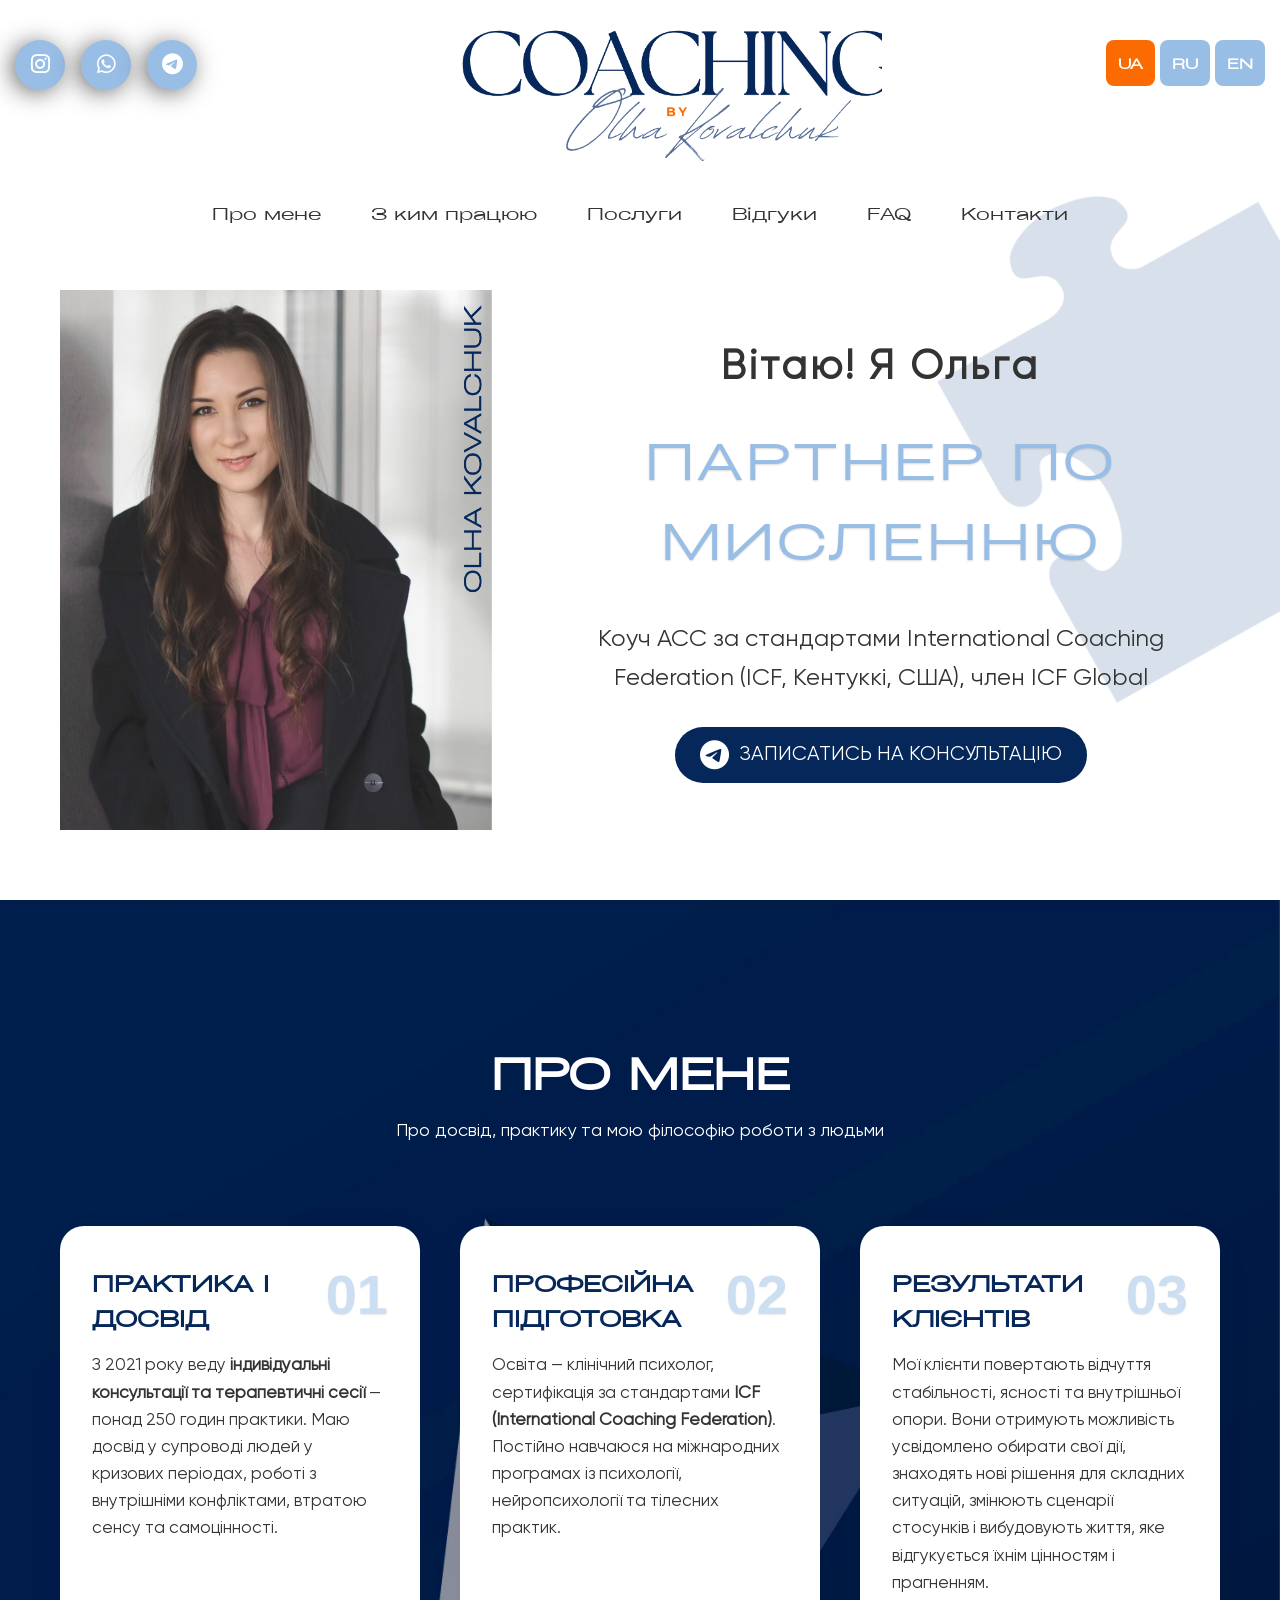
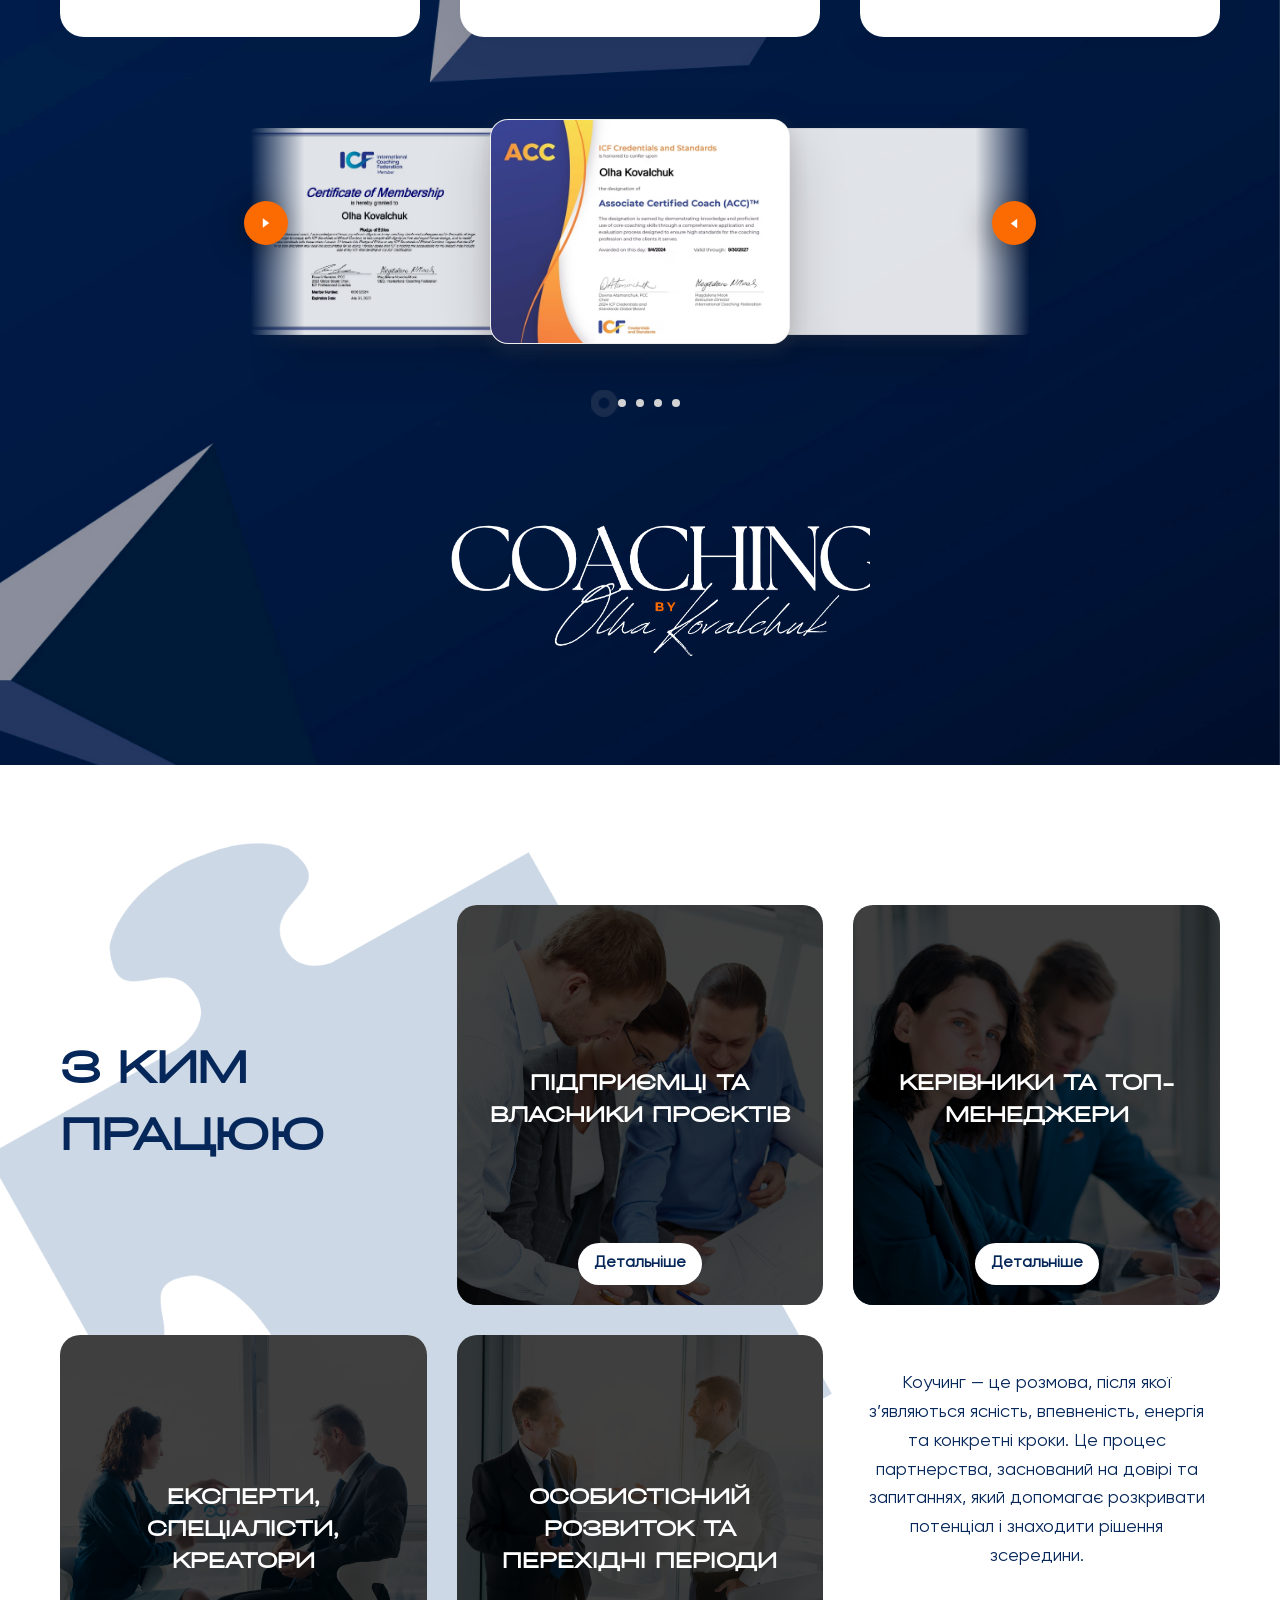
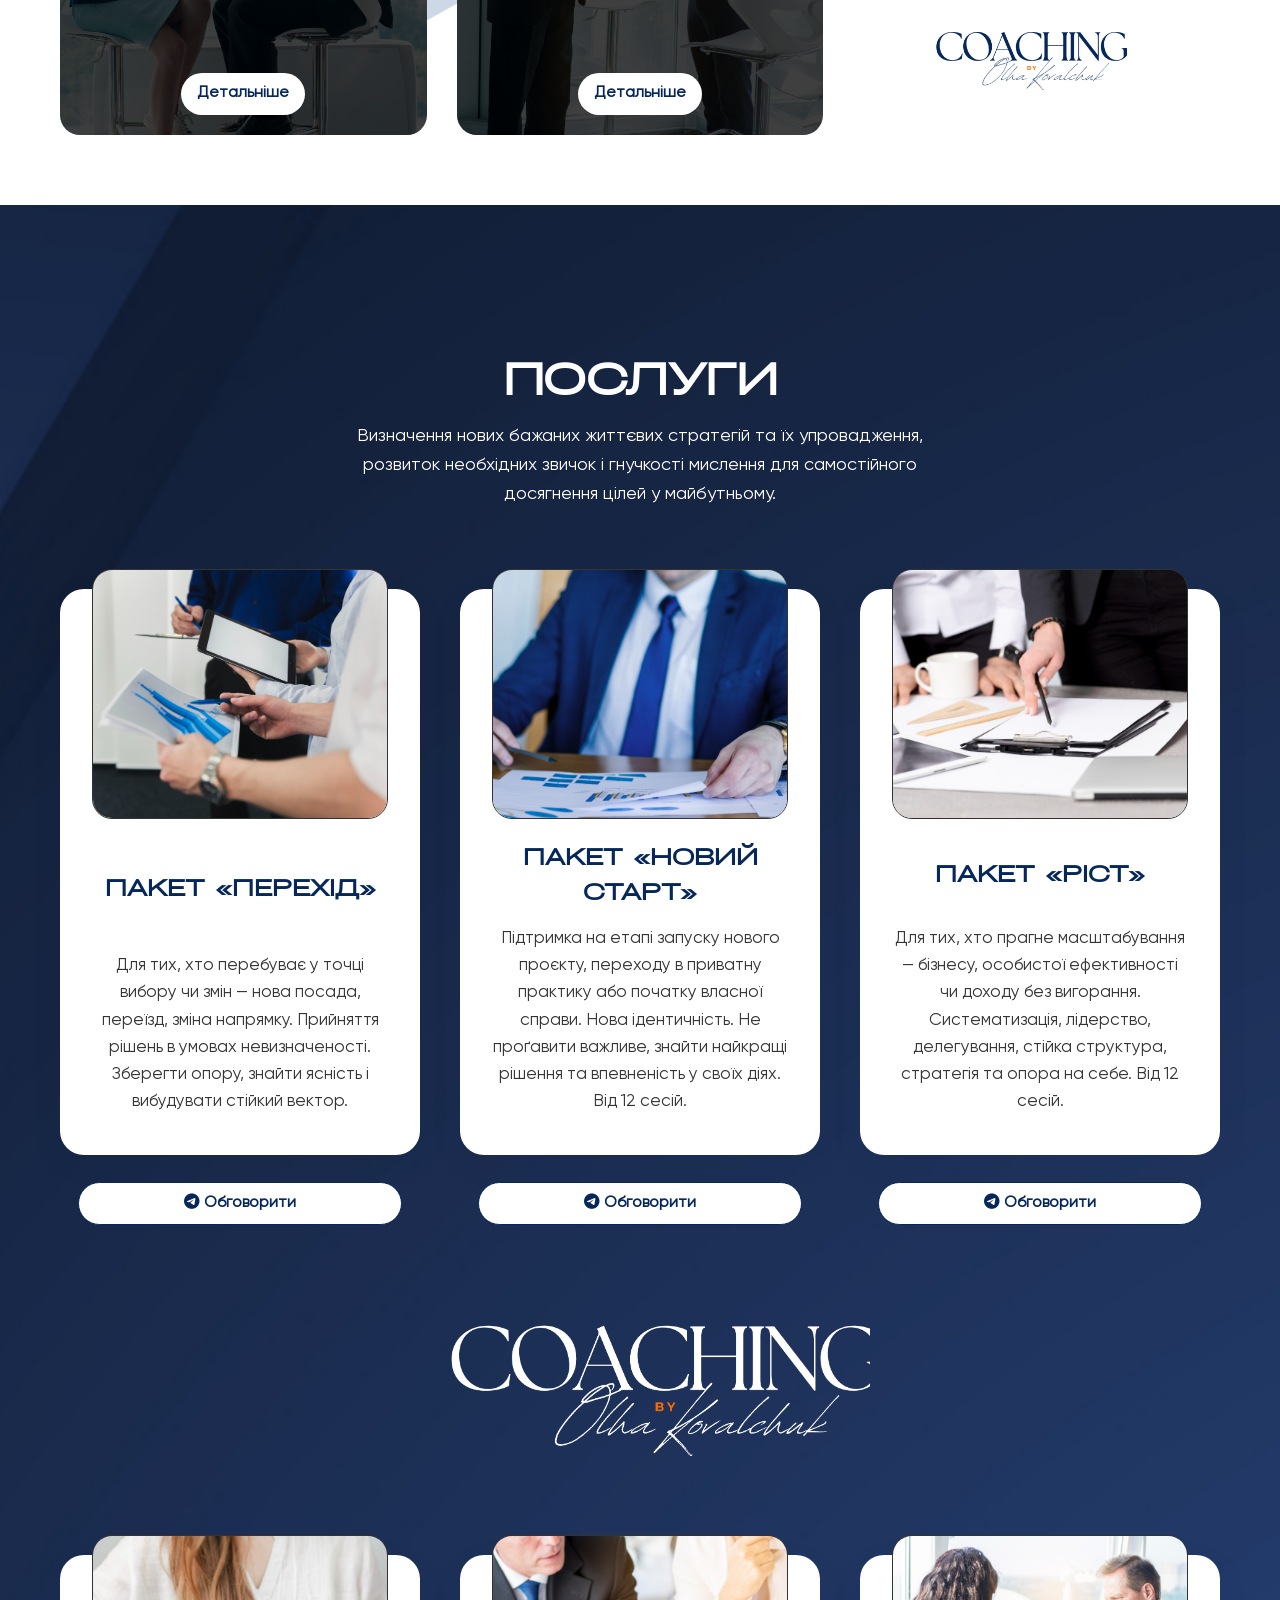
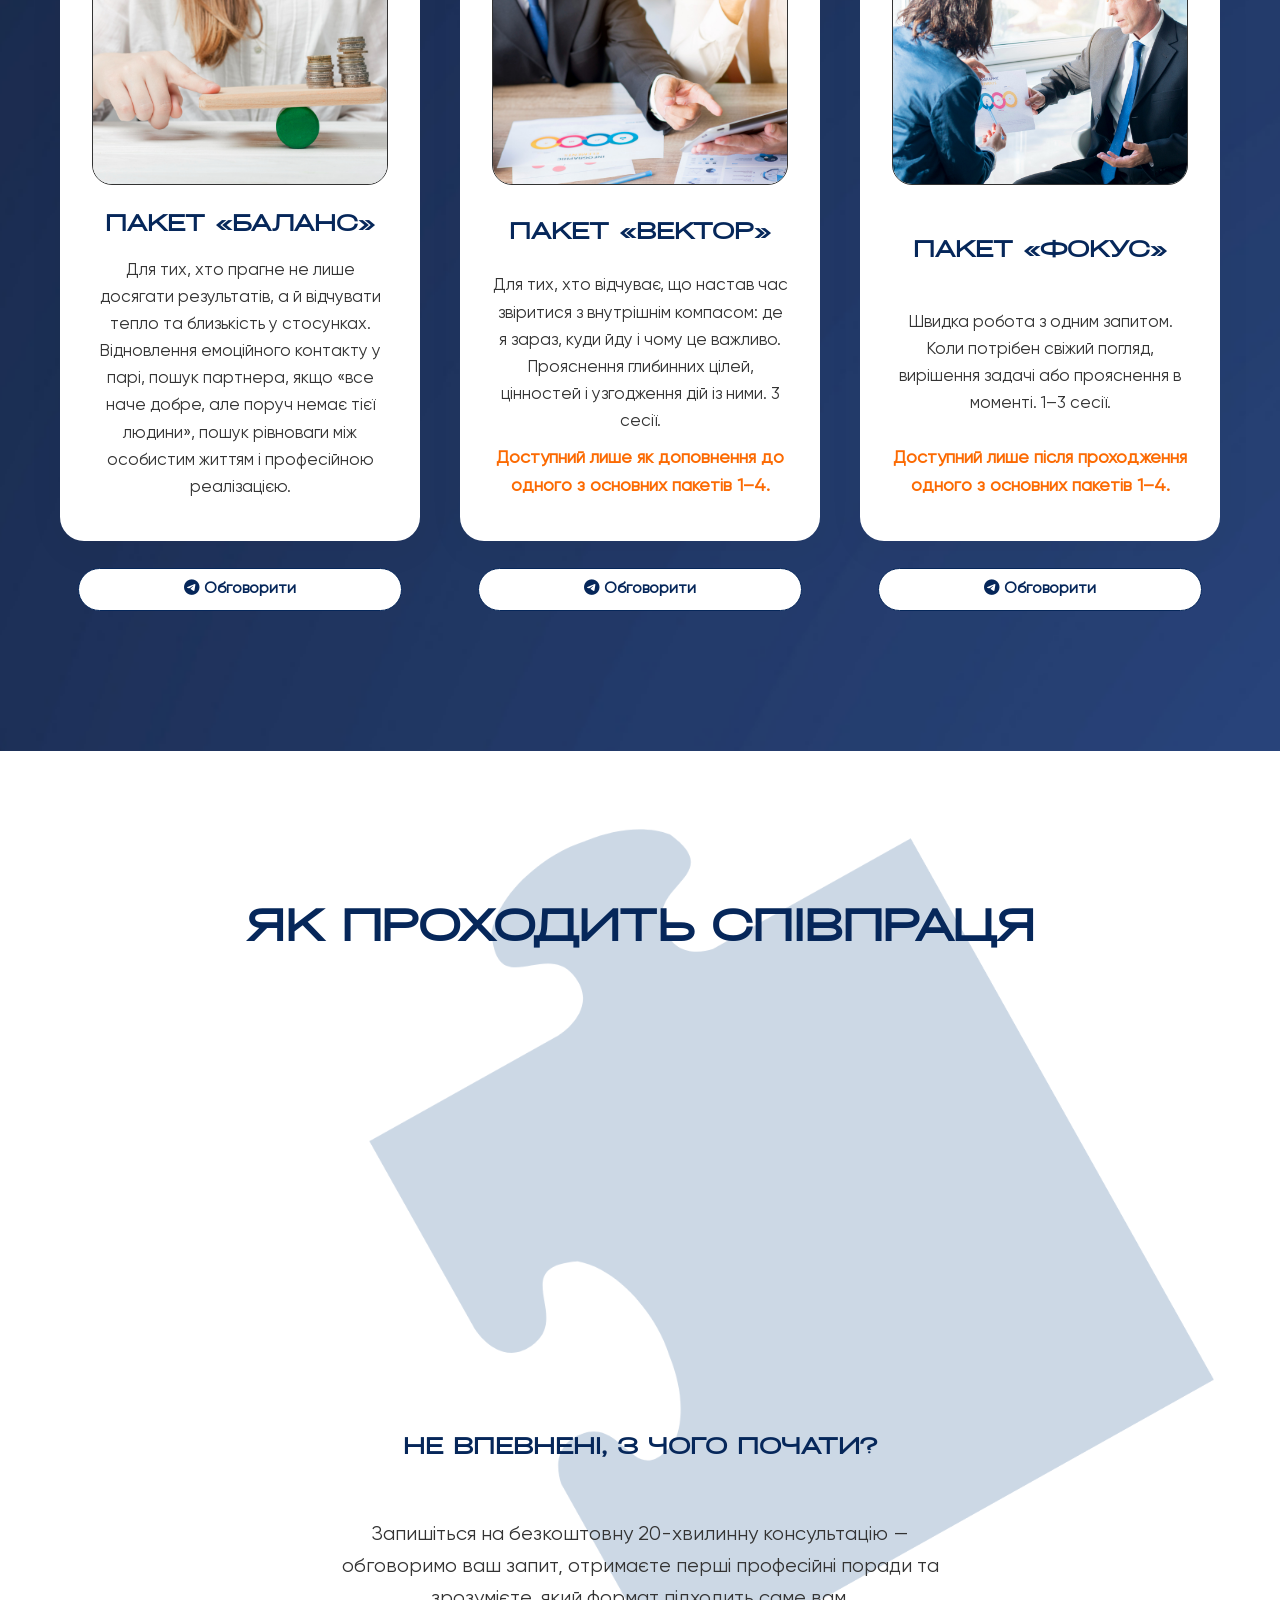
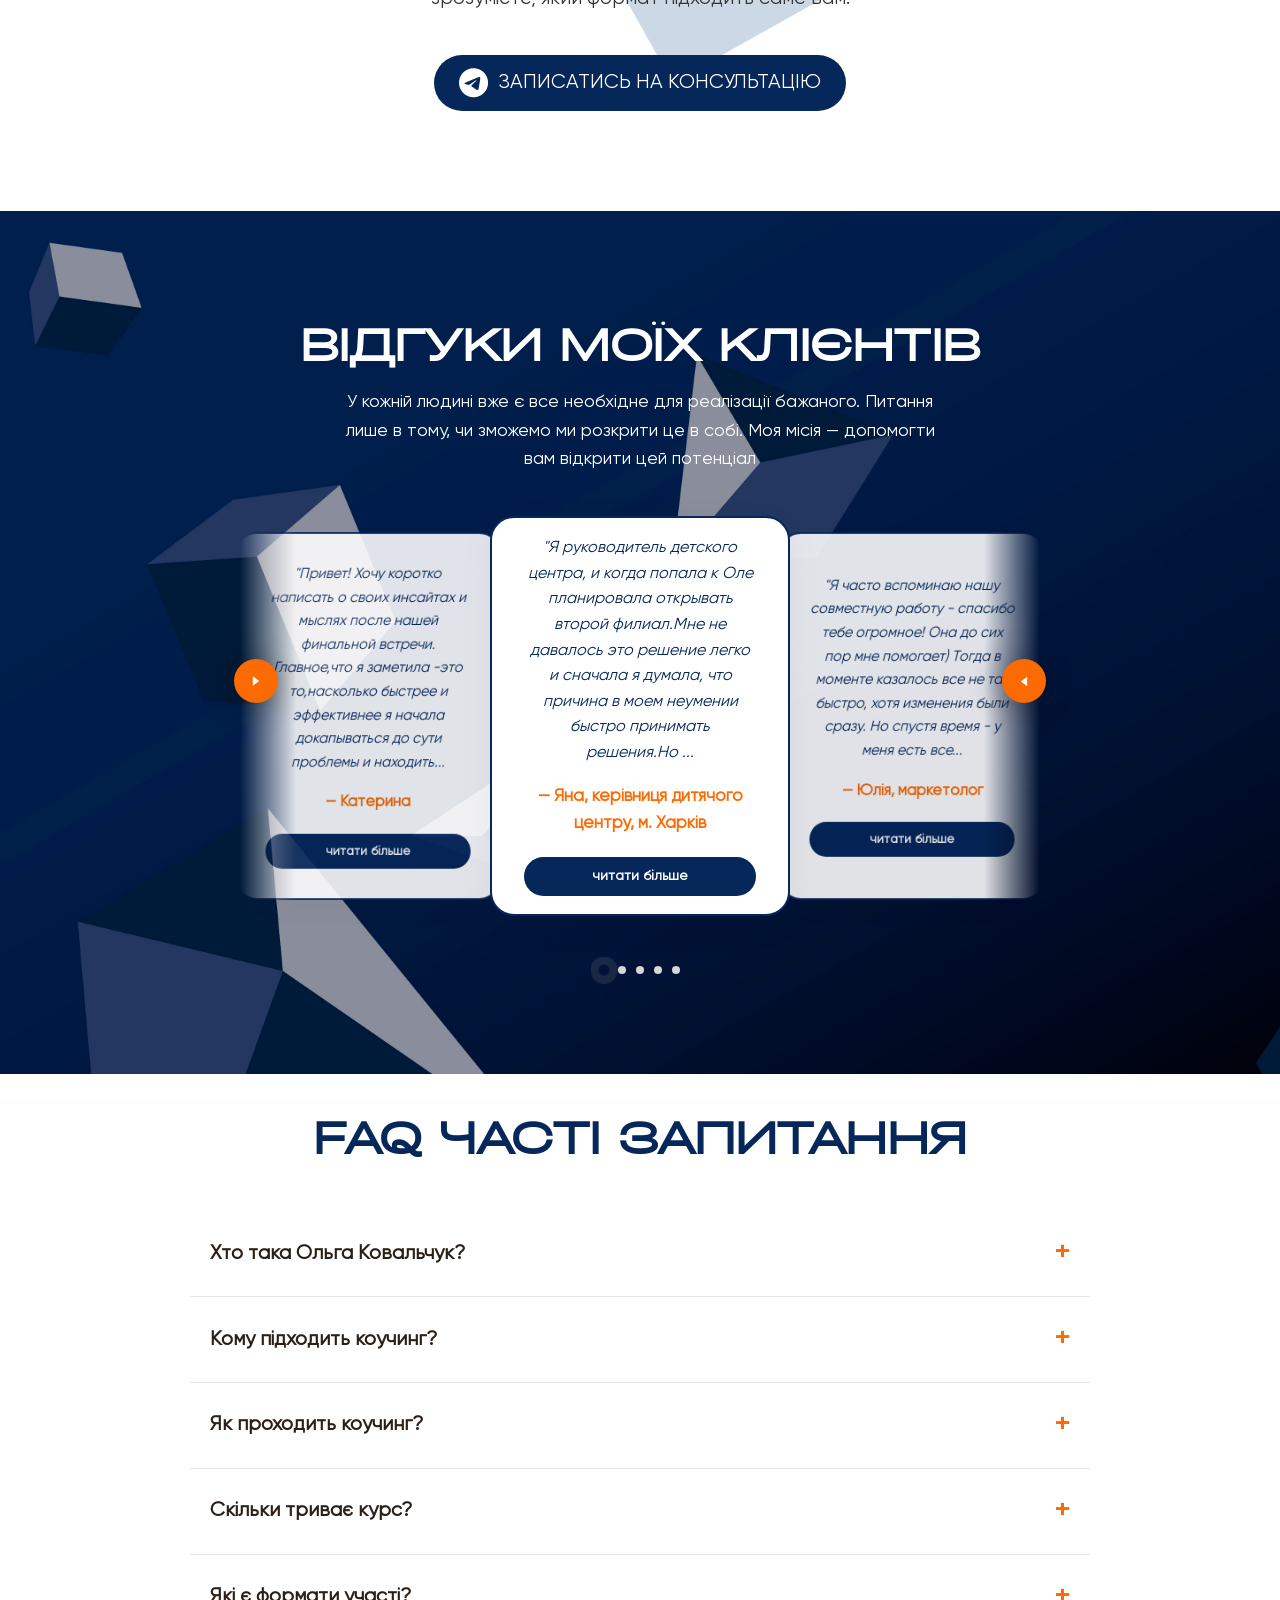
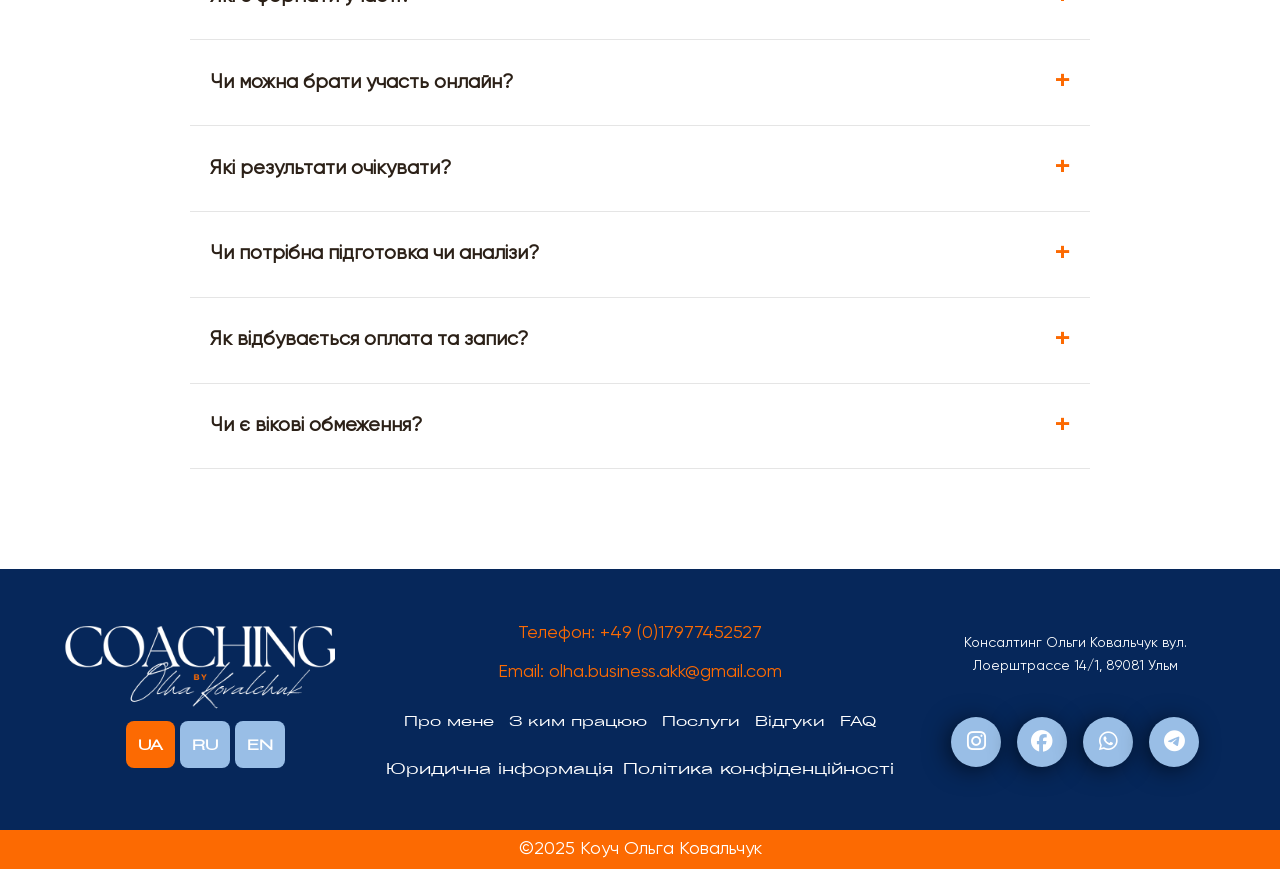
==== index.html @ 4828273f "Add files via upload" ====
<!DOCTYPE html>
<html lang="uk">
  <head>
    <meta charset="UTF-8" />
    <meta name="viewport" content="width=device-width, initial-scale=1.0" />
    <title>Ольга Ковальчук | Коуч ICF</title>
    <link
      rel="stylesheet"
      href="https://cdnjs.cloudflare.com/ajax/libs/font-awesome/6.4.2/css/all.min.css"
    />
    <link rel="stylesheet" href="style.css" />
    <link rel="preconnect" href="https://fonts.googleapis.com" />
    <link rel="preconnect" href="https://fonts.gstatic.com" crossorigin />
  </head>
  <body>
    <header class="header">
      <div class="header-container">
        <div class="header__top">
          <div class="social mobile">
            <a
              href="https://www.instagram.com/coach_olhakovalchuk"
              target="_blank"
            >
              <i class="fa-brands fa-instagram"></i>
            </a>
            <a href="https://wa.me/+4917677452527" target="_blank">
              <i class="fa-brands fa-whatsapp"></i>
            </a>
            <a href="https://t.me/+4917677452527" target="_blank">
              <i class="fa-brands fa-telegram"></i>
            </a>
          </div>
          <a href="index.html" class="logo">
            <img
              src="images/OLGAKOVALCHUK.png"
              alt="Ольга Ковальчук | Коуч ICF"
            />
          </a>
          <div class="lang-switcher mobile">
            <a href="index-ua.html" class="lang-btn active">UA</a>
            <a href="index-ru.html" class="lang-btn">RU</a>
            <a href="index-en.html" class="lang-btn">EN</a>
          </div>
          <div class="burger" id="burger">
            <span></span>
            <span></span>
            <span></span>
          </div>
        </div>

        <nav class="nav">
          <div class="lang-switcher mobile">
            <a href="index-ua.html" class="lang-btn active">UA</a>
            <a href="index-ru.html" class="lang-btn">RU</a>
            <a href="index-en.html" class="lang-btn">EN</a>
          </div>
          <ul class="nav-list">
            <li><a href="#experience">Про мене</a></li>
            <li><a href="#clients">З ким працюю</a></li>
            <li><a href="#services">Послуги</a></li>
            <li><a href="#reviews">Відгуки</a></li>
            <li><a href="#faq">FAQ</a></li>
            <li><a href="#contacts">Контакти</a></li>
          </ul>
          <div class="social mobile">
            <a
              href="https://www.instagram.com/coach_olhakovalchuk"
              target="_blank"
            >
              <i class="fa-brands fa-instagram"></i>
            </a>
            <a href="https://wa.me/+4917677452527" target="_blank">
              <i class="fa-brands fa-whatsapp"></i>
            </a>
            <a href="https://t.me/+4917677452527" target="_blank">
              <i class="fa-brands fa-telegram"></i>
            </a>
          </div>
        </nav>
      </div>
      <div id="hero" class="hero container">
        <img src="images/1.png" alt="" />
        <div class="hero-container">
          <h1 class="hero__title">
            Вітаю! Я Ольга <span>партнер по мисленню</span>
          </h1>
          <p class="hero__text">
            Коуч ACC за стандартами International Coaching Federation (ICF,
            Кентуккі, США), член ICF Global
          </p>
          <a href="#join" class="btn">
            <i class="fa-brands fa-telegram"></i> Записатись на консультацію
          </a>
        </div>
      </div>
    </header>

    <section class="experience" id="experience">
      <div class="exp-bg"></div>
      <div class="container">
        <div class="exp-header">
          <h2>Про мене</h2>
          <p>Про досвід, практику та мою філософію роботи з людьми</p>
        </div>

        <div class="exp-grid">
          <div class="exp-card">
            <span class="exp-num">01</span>
            <h3>Практика і досвід</h3>
            <p>
              З 2021 року веду
              <b>індивідуальні консультації та терапевтичні сесії</b> — понад
              250 годин практики. Маю досвід у супроводі людей у кризових
              періодах, роботі з внутрішніми конфліктами, втратою сенсу та
              самоцінності.
            </p>
          </div>

          <div class="exp-card">
            <span class="exp-num">02</span>
            <h3>Професійна підготовка</h3>

            <p>
              Освіта — клінічний психолог, сертифікація за стандартами
              <b>ICF (International Coaching Federation)</b>. Постійно навчаюся
              на міжнародних програмах із психології, нейропсихології та
              тілесних практик.
            </p>
          </div>

          <div class="exp-card">
            <span class="exp-num">03</span>
            <h3>Результати клієнтів</h3>
            <p>
              Мої клієнти повертають відчуття стабільності, ясності та
              внутрішньої опори. Вони отримують можливість усвідомлено обирати
              свої дії, знаходять нові рішення для складних ситуацій, змінюють
              сценарії стосунків і вибудовують життя, яке відгукується їхнім
              цінностям і прагненням.
            </p>
          </div>
        </div>
        <div id="certificates" class="certs">
          <div class="certs-carousel" aria-label="Карусель сертифікатів">
            <button class="certs-btn prev" aria-label="Попередній"></button>

            <div class="certs-viewport">
              <ul class="certs-track" aria-live="polite"></ul>
            </div>

            <button class="certs-btn next" aria-label="Наступний"></button>

            <div
              class="certs-dots"
              role="tablist"
              aria-label="Навігація по слайдах"
            ></div>
            <div class="certs-progress" aria-hidden="true"><span></span></div>
          </div>
        </div>
        <div class="logo">
          <img
            src="images/OLGAKOVALCHUK-w.png"
            alt="Ольга Ковальчук | Коуч ICF"
          />
        </div>
      </div>
    </section>

    <section id="clients" class="clients">
      <div class="container">
        <div class="clients-grid">
          <h2>З ким працюю</h2>
          <div
            class="client-card"
            style="background-image: url('images/1.jpg')"
          >
            <div class="client-overlay">
              <h3>Підприємці та власники проєктів</h3>
              <button
                class="client-btn"
                data-title="Підприємці та власники проєктів"
                data-desc="Коли важливо вийти з операційної рутини, побачити нові напрямки розвитку або перебудувати бізнес під нові цілі — ми працюємо над стратегією, фокусом і проривом. Допомагаємо знайти оптимальні рішення, підвищити ефективність та впевнено рухатися до зростання."
              >
                Детальніше
              </button>
            </div>
          </div>

          <div
            class="client-card"
            style="background-image: url('images/2.jpg')"
          >
            <div class="client-overlay">
              <h3>Керівники та топ-менеджери</h3>
              <button
                class="client-btn"
                data-title="Керівники та топ-менеджери"
                data-desc="Коли на вас покладені рішення, люди та відповідальність — разом вибудовуємо мислення лідера, виходимо з перевантаження та розвиваємо стійкість і ефективність."
              >
                Детальніше
              </button>
            </div>
          </div>

          <div
            class="client-card"
            style="background-image: url('images/3.jpg')"
          >
            <div class="client-overlay">
              <h3>Експерти, спеціалісти, креатори</h3>
              <button
                class="client-btn"
                data-title="Експерти, спеціалісти, креатори"
                data-desc="Коли важливо зібрати фокус і впевненість та перетворити свої ідеї на реальний проєкт, я допомагаю структурувати думки, визначити пріоритети та кроки до реалізації. Разом ми формуємо чіткий план дій, щоб ваші ідеї стали конкретними результатами, а процес створення проєкту став зрозумілим і контрольованим."
              >
                Детальніше
              </button>
            </div>
          </div>
          <div
            class="client-card"
            style="background-image: url('images/4.jpg')"
          >
            <div class="client-overlay">
              <h3>Особистісний розвиток та перехідні періоди</h3>
              <button
                class="client-btn"
                data-title="Особистісний розвиток та перехідні періоди"
                data-desc="Коли життя змінюється — переїзд, нова роль, зміна фокусу — я допомагаю зберегти внутрішню опору, адаптуватися без втрати себе та впевнено рухатися вперед. Разом ми знаходимо баланс і створюємо стратегію, яка дозволяє легко входити в нові обставини та впевнено крокувати до мети."
              >
                Детальніше
              </button>
            </div>
          </div>
          <div class="card">
            <p>
              Коучинг — це розмова, після якої з’являються ясність, впевненість,
              енергія та конкретні кроки. Це процес партнерства, заснований на
              довірі та запитаннях, який допомагає розкривати потенціал і
              знаходити рішення зсередини.
            </p>
            <div class="logo">
              <img
                src="images/OLGAKOVALCHUK.png"
                alt="Ольга Ковальчук | Коуч ICF"
              />
            </div>
          </div>
        </div>
      </div>

      <!-- Модальне вікно -->
      <div class="modal" id="clientModal">
        <div class="modal-content">
          <span class="modal-close">&times;</span>
          <h3 id="modalTitle"></h3>
          <p id="modalText"></p>
          <a href="#join" class="btn">
            <i class="fa-brands fa-telegram"></i> Записатись на консультацію
          </a>
        </div>
      </div>
    </section>

    <section class="experience services" id="services">
      <div class="exp-bg"></div>
      <div class="container">
        <div class="exp-header">
          <h2>Послуги</h2>
          <p>
            Визначення нових бажаних життєвих стратегій та їх упровадження,
            розвиток необхідних звичок і гнучкості мислення для самостійного
            досягнення цілей у майбутньому.
          </p>
        </div>

        <div class="exp-grid">
          <div class="exp-card">
            <img src="images/services/1.jpg" alt="Пакет «Перехід»" />
            <h3>Пакет «Перехід»</h3>

            <p>
              Для тих, хто перебуває у точці вибору чи змін — нова посада,
              переїзд, зміна напрямку. Прийняття рішень в умовах невизначеності.
              Зберегти опору, знайти ясність і вибудувати стійкий вектор.
            </p>
            <a href="#join" class="btn-small">
              <i class="fa-brands fa-telegram"></i> Обговорити
            </a>
          </div>

          <div class="exp-card">
            <img src="images/services/2.jpg" alt="Пакет «Новий старт»" />
            <h3>Пакет «Новий старт»</h3>

            <p>
              Підтримка на етапі запуску нового проєкту, переходу в приватну
              практику або початку власної справи. Нова ідентичність. Не
              проґавити важливе, знайти найкращі рішення та впевненість у своїх
              діях. Від 12 сесій.
            </p>
            <a href="#join" class="btn-small">
              <i class="fa-brands fa-telegram"></i> Обговорити
            </a>
          </div>

          <div class="exp-card">
            <img src="images/services/3.jpg" alt="Пакет «Ріст»" />
            <h3>Пакет «Ріст»</h3>

            <p>
              Для тих, хто прагне масштабування — бізнесу, особистої
              ефективності чи доходу без вигорання. Систематизація, лідерство,
              делегування, стійка структура, стратегія та опора на себе. Від 12
              сесій.
            </p>
            <a href="#join" class="btn-small">
              <i class="fa-brands fa-telegram"></i> Обговорити
            </a>
          </div>
        </div>
        <div class="logo">
          <img
            src="images/OLGAKOVALCHUK-w.png"
            alt="Ольга Ковальчук | Коуч ICF"
          />
        </div>
        <div class="exp-grid">
          <div class="exp-card">
            <img src="images/services/4.jpg" alt="Пакет «Баланс»" />
            <h3>Пакет «Баланс»</h3>

            <p>
              Для тих, хто прагне не лише досягати результатів, а й відчувати
              тепло та близькість у стосунках. Відновлення емоційного контакту у
              парі, пошук партнера, якщо «все наче добре, але поруч немає тієї
              людини», пошук рівноваги між особистим життям і професійною
              реалізацією.
            </p>
            <a href="#join" class="btn-small">
              <i class="fa-brands fa-telegram"></i> Обговорити
            </a>
          </div>

          <div class="exp-card">
            <img src="images/services/5.jpg" alt="Пакет «Вектор»" />
            <h3>Пакет «Вектор»</h3>

            <p>
              Для тих, хто відчуває, що настав час звіритися з внутрішнім
              компасом: де я зараз, куди йду і чому це важливо. Прояснення
              глибинних цілей, цінностей і узгодження дій із ними. 3 сесії.
            </p>
            <h4>
              Доступний лише як доповнення до одного з основних пакетів 1–4.
            </h4>
            <a href="#join" class="btn-small">
              <i class="fa-brands fa-telegram"></i> Обговорити
            </a>
          </div>

          <div class="exp-card">
            <img src="images/services/6.jpg" alt="Пакет «Фокус»" />
            <h3>Пакет «Фокус»</h3>

            <p>
              Швидка робота з одним запитом. Коли потрібен свіжий погляд,
              вирішення задачі або прояснення в моменті. 1–3 сесії.
            </p>
            <h4>
              Доступний лише після проходження одного з основних пакетів 1–4.
            </h4>
            <a href="#join" class="btn-small">
              <i class="fa-brands fa-telegram"></i> Обговорити
            </a>
          </div>
        </div>
      </div>
    </section>

    <section id="process" class="process">
      <div class="container">
        <h2>Як проходить співпраця</h2>
        <div class="process-grid">
          <div class="process-step" data-step="01">
            <div class="step-num">01</div>
            <div class="step-text">
              <h3>Знайомство, демо-сесія</h3>
              <p>Прояснення вашої мети та очікувань від коучингу.</p>
            </div>
          </div>

          <div class="process-step" data-step="02">
            <div class="step-num">02</div>
            <div class="step-text">
              <h3>Заключення контракту</h3>
              <p>Підписання офіційного договору та оплата.</p>
            </div>
          </div>

          <div class="process-step" data-step="03">
            <div class="step-num">03</div>
            <div class="step-text">
              <h3>Коуч-сесії</h3>
              <p>Сесії, що сприяють вашому руху до цілі.</p>
            </div>
          </div>

          <div class="process-step" data-step="04">
            <div class="step-num">04</div>
            <div class="step-text">
              <h3>Результат</h3>
              <p>Досягнення мети та новий рівень особистого розвитку.</p>
            </div>
          </div>
        </div>
        <h3>Не впевнені, з чого почати?</h3>
        <p>
          Запишіться на безкоштовну 20-хвилинну консультацію — обговоримо ваш
          запит, отримаєте перші професійні поради та зрозумієте, який формат
          підходить саме вам.
        </p>
        <a href="#join" class="btn">
          <i class="fa-brands fa-telegram"></i> Записатись на консультацію
        </a>
      </div>
    </section>

    <section id="reviews">
      <div class="certs">
        <div class="head">
          <h2 class="section-title dark">Відгуки <span>моїх клієнтів</span></h2>
          <p class="section-subtitle">
            У кожній людині вже є все необхідне для реалізації бажаного. Питання
            лише в тому, чи зможемо ми розкрити це в собі. Моя місія — допомогти
            вам відкрити цей потенціал
          </p>
        </div>

        <div class="certs-carousel" aria-label="Карусель відгуків">
          <button class="certs-btn prev" aria-label="Попередній"></button>

          <div class="certs-viewport">
            <ul class="certs-track" aria-live="polite"></ul>
          </div>

          <button class="certs-btn next" aria-label="Наступний"></button>

          <div
            class="certs-dots"
            role="tablist"
            aria-label="Навігація по слайдах"
          ></div>
        </div>
      </div>
    </section>

    <section class="faq section" id="faq">
      <div class="container">
        <h2 class="section-title">FAQ <span>Часті запитання</span></h2>
        <div class="faq-list">
          <div class="faq-item">
            <button class="faq-question">
              Хто така Ольга Ковальчук?<span class="faq-icon">+</span>
            </button>
            <div class="faq-answer">
              <p>
                Ольга Ковальчук — коуч з 6-річним досвідом, психолог, спеціаліст
                з роботи з підсвідомістю та підтримки жінок у трансформації
                життя.
              </p>
              <img src="images/acc.png" alt="acc" class="acc" />
            </div>
          </div>

          <div class="faq-item">
            <button class="faq-question">
              Кому підходить коучинг?<span class="faq-icon">+</span>
            </button>
            <div class="faq-answer">
              <p>Програма підходить тим, хто:</p>
              <ul>
                <li>хоче знайти внутрішню впевненість та спокій;</li>
                <li>відчуває вигорання або нестачу енергії;</li>
                <li>прагне зміни особистісного або професійного життя;</li>
                <li>хоче краще розуміти свої емоції та потреби.</li>
              </ul>
            </div>
          </div>

          <div class="faq-item">
            <button class="faq-question">
              Як проходить коучинг?<span class="faq-icon">+</span>
            </button>
            <div class="faq-answer">
              <ul>
                <li>Індивідуальні онлайн-сесії через Zoom;</li>
                <li>Практики та вправи для роботи з підсвідомістю;</li>
                <li>Підтримка через Telegram між сесіями;</li>
                <li>Робота над особистими цілями та розвитком ресурсів.</li>
              </ul>
            </div>
          </div>

          <div class="faq-item">
            <button class="faq-question">
              Скільки триває курс?<span class="faq-icon">+</span>
            </button>
            <div class="faq-answer">
              <p>
                Курс зазвичай триває від 4 до 8 тижнів залежно від обраної
                програми та індивідуальних потреб.
              </p>
            </div>
          </div>

          <div class="faq-item">
            <button class="faq-question">
              Які є формати участі?<span class="faq-icon">+</span>
            </button>
            <div class="faq-answer">
              <ul>
                <li>
                  <strong>Груповий коучинг</strong> — робота в групі, обмін
                  досвідом, спільні практики.
                </li>
                <li>
                  <strong>Індивідуальний коучинг</strong> — персоналізована
                  програма з особистими завданнями та консультаціями.
                </li>
              </ul>
            </div>
          </div>

          <div class="faq-item">
            <button class="faq-question">
              Чи можна брати участь онлайн?<span class="faq-icon">+</span>
            </button>
            <div class="faq-answer">
              <p>
                Так! Коучинг повністю онлайн, сесії записуються, тож можна
                проходити у зручний час незалежно від місця проживання.
              </p>
            </div>
          </div>

          <div class="faq-item">
            <button class="faq-question">
              Які результати очікувати?<span class="faq-icon">+</span>
            </button>
            <div class="faq-answer">
              <ul>
                <li>Зростання впевненості та самоповаги;</li>
                <li>Покращення емоційного стану та внутрішньої гармонії;</li>
                <li>Розкриття власного потенціалу;</li>
                <li>Навички саморегуляції та стресостійкості.</li>
              </ul>
            </div>
          </div>

          <div class="faq-item">
            <button class="faq-question">
              Чи потрібна підготовка чи аналізи?<span class="faq-icon">+</span>
            </button>
            <div class="faq-answer">
              <p>
                Ніяких спеціальних аналізів не потрібно. Важливо мати
                відкритість до змін і бажання працювати над собою.
              </p>
            </div>
          </div>

          <div class="faq-item">
            <button class="faq-question">
              Як відбувається оплата та запис?<span class="faq-icon">+</span>
            </button>
            <div class="faq-answer">
              <p>
                Після реєстрації ви отримуєте посилання на оплату та доступ до
                платформи. Матеріали та записи сесій залишаються у вас навіть
                після завершення курсу.
              </p>
            </div>
          </div>

          <div class="faq-item">
            <button class="faq-question">
              Чи є вікові обмеження?<span class="faq-icon">+</span>
            </button>
            <div class="faq-answer">
              <p>
                Програма рекомендується для учасниць і учасників від 18 років.
              </p>
            </div>
          </div>
        </div>
      </div>
    </section>

    <footer id="contacts">
      <div class="container">
        <div>
          <a href="index.html" class="logo">
            <img
              src="images/OLGAKOVALCHUK-w.png"
              alt="Ольга Ковальчук | Коуч ICF"
            />
          </a>
          <div class="lang-switcher">
            <a href="index-ua.html" class="lang-btn active">UA</a>
            <a href="index-ru.html" class="lang-btn">RU</a>
            <a href="index-en.html" class="lang-btn">EN</a>
          </div>
        </div>
        <div>
          <div class="contac">
            <p>Телефон: <a href="tel:+4917977452527">+49 (0)17977452527</a></p>
            <p>
              Email:
              <a href="mailto:olha.business.akk@gmail.com"
                >olha.business.akk@gmail.com</a
              >
            </p>
          </div>

          <nav class="nav">
            <ul class="nav-list">
              <li><a href="#experience">Про мене</a></li>
              <li><a href="#clients">З ким працюю</a></li>
              <li><a href="#services">Послуги</a></li>
              <li><a href="#reviews">Відгуки</a></li>
              <li><a href="#faq">FAQ</a></li>
            </ul>
          </nav>
          <div class="contracts">
            <a href="Impressum.html">Юридична інформація</a>
            <a href="PrivacyPolicy.html">Політика конфіденційності</a>
          </div>
        </div>
        <div>
          <div class="text">
            Консалтинг Ольги Ковальчук вул. Лоерштрассе 14/1, 89081 Ульм
          </div>
          <div class="social">
            <a
              href="https://www.instagram.com/coach_olhakovalchuk"
              target="_blank"
            >
              <i class="fa-brands fa-instagram"></i>
            </a>
            <a href="https://www.facebook.com/твій_нік" target="_blank">
              <i class="fa-brands fa-facebook"></i>
            </a>
            <a href="https://wa.me/+4917677452527" target="_blank">
              <i class="fa-brands fa-whatsapp"></i>
            </a>
            <a href="https://t.me/+4917677452527" target="_blank">
              <i class="fa-brands fa-telegram"></i>
            </a>
          </div>
        </div>
      </div>
      <div class="bottom-footer">
        <p>©2025 Коуч Ольга Ковальчук</p>
      </div>
    </footer>

    <div id="modal-review" class="modal">
      <div class="modal-content">
        <span class="close">&times;</span>
        <p id="modal-text"></p>
      </div>
    </div>
    <script>
      (() => {
        const reviews = [
          {
            author: "Яна, керівниця дитячого центру, м. Харків",
            text: `Я руководитель детского центра, и когда попала к Оле планировала открывать второй филиал.Мне не давалось это решение легко и сначала я думала, что причина в моем неумении быстро принимать решения.Но благодаря нужным вопросам Оли, заданным с большим тактом и очень вовремя, я поняла, что причина затягивания с проектом крылась ещё и в нерешенных вопросах с сотрудниками, в моем отношении к ошибкам, в повышенном контроле.Анализируя вместе с Олей свои ответы на поставленные вопросы, я смогла выйти за рамки привычного реагирования на ситуации и почувствовала в себе потенциал действовать. Даже после окончания курса я продолжаю пользоваться некоторыми техниками, которые мы применяли.Огромное спасибо Оле за помощь в одной из самых важных сфер жизни - работа и самореализация!`,
          },
          {
            author: "Юлія, маркетолог",
            text: `Я часто вспоминаю нашу совместную работу - спасибо тебе огромное! Она до сих пор мне помогает)
Тогда в моменте казалось все не так быстро, хотя изменения были сразу. Но спустя время - у меня есть все, что мы тогда проговаривали - работы в большом проекте, план и пути как идти. Я не боюсь эти планы строить и четко понимаю, что отпускать не хочу. Раньше с работой мне было достаточно легко расстаться, а сейчас все наоборот - мне мало, хочется больше. 
Правда перед этим мне пришлось пройти огромный сложный путь. 

Но это все путь! Спасибо тебе огромное! За мою стойкость сейчас и понимание как двигаться дальше)`,
          },
          {
            author: "Марія, фінансовий консультант",
            text: `Оля, я хочу написать тебе отзыв и благодарность) и конечно впечатления от работы с тобой в коучинге.Мне было сложно, много сопротивления и непонимания, почему такие трудности. Сейчас поняла, что даже думать «по-другому» - это колоссально сложно. Я тогда радовалась нескольким инсайтам, очень важным для меня. Но настоящее осознание догоняет сейчас, спустя уже пару месяцев) Это как расширение, мои убеждения, которые так мешали, сейчас не мешают, они блекнут и по-моему скоро совсем пропадут) Этот шлейф от нашей работы длится до сих пор и мне сильно легче теперь.Я здесь не пишу о конкретных результатах, их не много, но я кайфую от высвобождения от ограничений, от внутреннего позволения для себя большего. От того, что прибралась в голове)Благодарна тебе за твою работу!`,
          },
          {
            author: "Світлана",
            text: `Скажу честно я сомневалась стоит ли мне идти в коучинг , несмотря на то что хороша знакома с методом и знаю что он работает. И после первой же сессии  я ни на секунду не пожалела о решении, что начать в эту работу с Олей.  Наше взаимодействие превзошло все мои ожидания. Я встретилась с собой настоящей, увидела свои желания и ту силу, которая меня толкает постоянно вперед. Без преувеличения скажу-это удивительный опыт знакомства с собой , истинными желаниями и чего то большего, того, что не видно снаружи. После каждой сессии я чувствую как меня наполняет энергия действия, уходят страхи и появляются инструменты работы с собой, которые помогают двигаться вперед, не сдаваться и верить в свою мечту. Вот и прошло 3 месяца нашей совместной работы, 10 сессий осознаний , поиска себя, новых качеств и удивительных открытий. Я бесконечно благодарна за ту теплоту, поддержку и принятие, которые шли от тебя на протяжении всех наших встреч. Я поняла и приняла свои разные стороны, свою слабость и силу, напор и спокойствие. В твоем поле не страшно раскрываться, исследовать тайные и порой темные части меня, узнавать себя и копать еще глубже. Рада, что прошла этот опыт и однозначно рекомендую всем не бояться и идти в работу с тобой ❤️`,
          },
          {
            author: "Катерина",
            text: `Привет! Хочу коротко написать о своих инсайтах и мыслях после нашей финальной встречи. Главное,что я заметила -это то,насколько быстрее и эффективнее я начала докапываться до сути проблемы и находить правильные алгоритмы решения. В этот раз вся головоломка распуталась,как только я устно сформулировала свой запрос и услышала от тебя первый вопрос. Поэтому мы успели разобрать ещё много мелких,но очень важных вопросов. И я ушла со встречи с целым багажом решений,а также новых идей и задач. Не устану тебя благодарить! Спасибо тебе большое за продуктивную работу`,
          },
        ];

        const root = document.querySelector("#reviews .certs-carousel");
        if (!root) return;

        const track = root.querySelector(".certs-track");
        const dotsWrap = root.querySelector(".certs-dots");
        const prev = root.querySelector(".prev");
        const next = root.querySelector(".next");
        const viewport = root.querySelector(".certs-viewport");

        // build slides
        const slides = [];
        const total = reviews.length;

        reviews.forEach((r, i) => {
          const li = document.createElement("li");
          li.className = "certs-slide";
          li.setAttribute("role", "group");
          li.setAttribute("aria-label", `Слайд ${i + 1} з ${total}`);

          const div = document.createElement("div");
          div.className = "review-card";
          div.innerHTML = `
      <p class="review-text">"${r.text}"</p>
      <p class="review-author">— ${r.author}</p>
    `;

          li.appendChild(div);
          track.appendChild(li);
          slides.push(li);

          const dot = document.createElement("button");
          dot.className = "certs-dot";
          dot.type = "button";
          dot.setAttribute("role", "tab");
          dot.setAttribute("aria-label", `Перейти до слайду ${i + 1}`);
          dot.addEventListener("click", () => goTo(i));
          dotsWrap.appendChild(dot);
        });

        let index = 0;
        let stepX = 260;

        const wrapDiff = (i, j, n) => {
          let d = i - j;
          if (d > n / 2) d -= n;
          if (d < -n / 2) d += n;
          return d;
        };

        const computeStep = () => {
          const vw = viewport.clientWidth || 800;
          stepX = Math.max(180, Math.min(360, vw * 0.34));
        };

        const render = () => {
          computeStep();
          slides.forEach((el, i) => {
            const d = wrapDiff(i, index, total);
            const ad = Math.abs(d);
            const tx = d * stepX;
            const rz = -16 * d;
            const tz = -Math.min(90 + ad * 40, 300);
            const sc = 1 - Math.min(ad * 0.08, 0.45);
            el.style.transform = `translate3d(calc(-50% + ${tx}px),0,${tz}px) rotateY(${rz}deg) scale(${sc})`;
            el.style.zIndex = String(100 - ad);
            el.style.opacity = String(1 - Math.min(ad * 0.12, 0.55));
            el.classList.toggle("is-active", d === 0);
          });
          [...dotsWrap.children].forEach((d, i) =>
            d.setAttribute("aria-selected", String(i === index))
          );
        };

        const goTo = (i) => {
          index = (i + total) % total;
          render();
        };
        const goNext = () => goTo(index + 1);
        const goPrev = () => goTo(index - 1);

        next.addEventListener("click", goNext);
        prev.addEventListener("click", goPrev);
        root.addEventListener("keydown", (e) => {
          if (e.key === "ArrowRight") {
            e.preventDefault();
            goNext();
          }
          if (e.key === "ArrowLeft") {
            e.preventDefault();
            goPrev();
          }
        });

        // swipe
        let dragging = false,
          startX = 0,
          lastX = 0;
        const onDown = (x) => {
          dragging = true;
          startX = lastX = x;
          root.classList.add("is-drag");
        };
        const onMove = (x) => {
          if (!dragging) return;
          const dx = x - lastX;
          lastX = x;
          if (Math.abs(x - startX) > 18) {
            slides.forEach((el, i) => {
              const d = wrapDiff(i, index, total);
              const liveTx = d * stepX + (x - startX) * 0.22;
              const ad = Math.abs(d);
              const rz = -16 * d;
              const tz = -Math.min(90 + ad * 40, 300);
              const sc = 1 - Math.min(ad * 0.08, 0.45);
              el.style.transform = `translate3d(calc(-50% + ${liveTx}px),0,${tz}px) rotateY(${rz}deg) scale(${sc})`;
            });
          }
        };
        const onUp = (x) => {
          if (!dragging) return;
          dragging = false;
          root.classList.remove("is-drag");
          const totalDx = x - startX;
          if (Math.abs(totalDx) > 60) (totalDx < 0 ? goNext : goPrev)();
          else render();
        };

        viewport.addEventListener("pointerdown", (e) => {
          viewport.setPointerCapture(e.pointerId);
          onDown(e.clientX);
        });
        viewport.addEventListener("pointermove", (e) => onMove(e.clientX));
        viewport.addEventListener("pointerup", (e) => onUp(e.clientX));
        viewport.addEventListener("pointercancel", () => {
          dragging = false;
          render();
        });

        window.addEventListener("resize", render, { passive: true });
        render();

        document.querySelectorAll(".review-card .btn-read").forEach((btn) => {
          btn.addEventListener("pointerdown", (e) => e.stopPropagation());
          btn.addEventListener("click", (e) => e.stopPropagation());
        });
      })();
    </script>

    <script>
      document.querySelectorAll(".faq-question").forEach((btn) => {
        btn.addEventListener("click", () => {
          const item = btn.parentElement;
          item.classList.toggle("active");
          const icon = btn.querySelector(".faq-icon");
          icon.textContent = item.classList.contains("active") ? "−" : "+";
        });
      });
    </script>

    <script>
      const steps = document.querySelectorAll(".process-step");

      const observer = new IntersectionObserver(
        (entries) => {
          entries.forEach((entry) => {
            if (entry.isIntersecting) {
              entry.target.classList.add("in-view");
              observer.unobserve(entry.target);
            }
          });
        },
        { threshold: 0.3 }
      );

      steps.forEach((step) => observer.observe(step));
    </script>

    <script>
      const burger = document.getElementById("burger");
      const nav = document.querySelector(".nav");
      const h = document.querySelector(".header");
      const navLinks = document.querySelectorAll(".nav-list a");

      burger.addEventListener("click", () => {
        burger.classList.toggle("active");
        nav.classList.toggle("open");
        h.classList.toggle("open");
      });

      navLinks.forEach((link) => {
        link.addEventListener("click", () => {
          nav.classList.remove("open");
          h.classList.remove("open");
          burger.classList.remove("active");
        });
      });
    </script>

    <script>
      (() => {
        const total = 5;
        const base = "images/certificates";

        const root = document.querySelector("#certificates .certs-carousel");
        if (!root) return;

        const track = root.querySelector(".certs-track");
        const dotsWrap = root.querySelector(".certs-dots");
        const progress = root.querySelector(".certs-progress span");
        const prev = root.querySelector(".prev");
        const next = root.querySelector(".next");
        const viewport = root.querySelector(".certs-viewport");

        // build slides
        const slides = [];
        for (let i = 1; i <= total; i++) {
          const li = document.createElement("li");
          li.className = "certs-slide";
          li.setAttribute("role", "group");
          li.setAttribute("aria-label", `Слайд ${i} з ${total}`);
          const img = document.createElement("img");
          img.loading = "lazy";
          img.decoding = "async";
          img.src = `${base}/${i}.jpeg`;
          img.alt = `Сертифікат ${i}`;
          li.appendChild(img);
          track.appendChild(li);
          slides.push(li);

          const dot = document.createElement("button");
          dot.className = "certs-dot";
          dot.type = "button";
          dot.setAttribute("role", "tab");
          dot.setAttribute("aria-label", `Перейти до слайду ${i}`);
          dot.addEventListener("click", () => goTo(i - 1));
          dotsWrap.appendChild(dot);
        }

        let index = 0;
        let stepX = 260;

        const wrapDiff = (i, j, n) => {
          let d = i - j;
          if (d > n / 2) d -= n;
          if (d < -n / 2) d += n;
          return d;
        };

        const computeStep = () => {
          const vw = viewport.clientWidth || 800;
          stepX = Math.max(180, Math.min(360, vw * 0.34));
        };

        const render = () => {
          computeStep();
          slides.forEach((el, i) => {
            const d = wrapDiff(i, index, total);
            const ad = Math.abs(d);
            const tx = d * stepX;
            const rz = -16 * d;
            const tz = -Math.min(90 + ad * 40, 300);
            const sc = 1 - Math.min(ad * 0.08, 0.45);
            el.style.transform = `translate3d(calc(-50% + ${tx}px),0,${tz}px) rotateY(${rz}deg) scale(${sc})`;
            el.style.zIndex = String(100 - ad);
            el.style.opacity = String(1 - Math.min(ad * 0.12, 0.55));
            el.classList.toggle("is-active", d === 0);
          });
          [...dotsWrap.children].forEach((d, i) =>
            d.setAttribute("aria-selected", String(i === index))
          );
          progress.style.width = (((index + 1) / total) * 100).toFixed(2) + "%";
        };

        const goTo = (i) => {
          index = (i + total) % total;
          render();
        };
        const goNext = () => goTo(index + 1);
        const goPrev = () => goTo(index - 1);

        // interactions
        next.addEventListener("click", goNext);
        prev.addEventListener("click", goPrev);
        root.addEventListener("keydown", (e) => {
          if (e.key === "ArrowRight") {
            e.preventDefault();
            goNext();
          }
          if (e.key === "ArrowLeft") {
            e.preventDefault();
            goPrev();
          }
        });

        // swipe
        let dragging = false,
          startX = 0,
          lastX = 0;

        // Перевірка: не свайпаємо, якщо клікаємо по кнопці
        const isInteractive = (target) => {
          return (
            target.closest("button") ||
            target.closest("a") ||
            target.closest(".btn-read")
          );
        };

        const onDown = (x, target) => {
          if (isInteractive(target)) return; // 💥 ігноруємо початок drag, якщо це кнопка
          dragging = true;
          startX = lastX = x;
          root.classList.add("is-drag");
        };

        const onMove = (x) => {
          if (!dragging) return;
          const dx = x - lastX;
          lastX = x;
          if (Math.abs(x - startX) > 18) {
            slides.forEach((el, i) => {
              const d = wrapDiff(i, index, total);
              const liveTx = d * stepX + (x - startX) * 0.22;
              const ad = Math.abs(d);
              const rz = -16 * d;
              const tz = -Math.min(90 + ad * 40, 300);
              const sc = 1 - Math.min(ad * 0.08, 0.45);
              el.style.transform = `translate3d(calc(-50% + ${liveTx}px),0,${tz}px) rotateY(${rz}deg) scale(${sc})`;
            });
          }
        };

        const onUp = (x) => {
          if (!dragging) return;
          dragging = false;
          root.classList.remove("is-drag");
          const totalDx = x - startX;
          if (Math.abs(totalDx) > 60) (totalDx < 0 ? goNext : goPrev)();
          else render();
        };

        viewport.addEventListener("pointerdown", (e) => {
          viewport.setPointerCapture(e.pointerId);
          onDown(e.clientX, e.target);
        });

        viewport.addEventListener("pointermove", (e) => onMove(e.clientX));
        viewport.addEventListener("pointerup", (e) => onUp(e.clientX));
        viewport.addEventListener("pointercancel", () => {
          dragging = false;
          render();
        });

        viewport.addEventListener("pointerdown", (e) => {
          viewport.setPointerCapture(e.pointerId);
          onDown(e.clientX);
        });
        viewport.addEventListener("pointermove", (e) => onMove(e.clientX));
        viewport.addEventListener("pointerup", (e) => onUp(e.clientX));
        viewport.addEventListener("pointercancel", () => {
          dragging = false;
          render();
        });

        window.addEventListener("resize", render, { passive: true });

        // init
        render();
      })();
    </script>

    <script>
      document.addEventListener("DOMContentLoaded", () => {
        const slides = document.querySelectorAll(".review-slide");
        let current = 0;

        function showSlide(index) {
          slides.forEach((slide, i) => {
            slide.style.display = i === index ? "block" : "none";
          });
        }

        showSlide(current);

        setInterval(() => {
          current = (current + 1) % slides.length;
          showSlide(current);
        }, 8000);
      });
    </script>

    <script>
      document.addEventListener("DOMContentLoaded", () => {
        // --- Модалка відгуків ---
        const reviewModal = document.getElementById("modal-review");
        const reviewModalText = reviewModal
          ? reviewModal.querySelector("#modal-text")
          : null;
        const reviewClose = reviewModal
          ? reviewModal.querySelector(".close")
          : null;

        document
          .querySelectorAll(".certs-carousel .review-card")
          .forEach((card) => {
            const p = card.querySelector(".review-text");
            const fullText = p.textContent.trim();
            p.dataset.fulltext = fullText;

            if (fullText.length > 200) {
              p.textContent = fullText.slice(0, 200) + "...";

              let btn = card.querySelector(".btn-read");
              if (!btn) {
                btn = document.createElement("button");
                btn.className = "btn-read";
                btn.textContent = "читати більше";
                card.appendChild(btn);
              }

              btn.addEventListener("click", () => {
                if (reviewModal && reviewModalText) {
                  reviewModalText.textContent = fullText;
                  reviewModal.style.display = "flex";
                }
              });
            }
          });

        if (reviewClose) {
          reviewClose.addEventListener("click", () => {
            reviewModal.style.display = "none";
          });
        }

        window.addEventListener("click", (e) => {
          if (e.target === reviewModal) {
            reviewModal.style.display = "none";
          }
        });

        // --- Модалка клієнтів ---
        const clientModal = document.getElementById("clientModal");
        const clientModalTitle = document.getElementById("modalTitle");
        const clientModalText = document.getElementById("modalText");
        const clientClose = clientModal
          ? clientModal.querySelector(".modal-close")
          : null;

        document.querySelectorAll(".client-btn").forEach((btn) => {
          btn.addEventListener("click", () => {
            const title = btn.dataset.title;
            const desc = btn.dataset.desc;
            if (clientModal && clientModalTitle && clientModalText) {
              clientModalTitle.textContent = title;
              clientModalText.textContent = desc;
              clientModal.style.display = "flex";
            }
          });
        });

        if (clientClose) {
          clientClose.addEventListener("click", () => {
            clientModal.style.display = "none";
          });
        }

        window.addEventListener("click", (e) => {
          if (e.target === clientModal) {
            clientModal.style.display = "none";
          }
        });
      });

      document.body.style.overflow = "hidden";

      document.body.style.overflow = "";
    </script>
  </body>
</html>
---- style.css ----
@font-face {
  font-family: "Grotesk";
  src: url("./fonts//cy-grotesk-grand-regular.ttf") format("truetype");
  font-weight: 400;
  font-style: normal;
}

@font-face {
  font-family: "Gilroy";
  src: url("./fonts/Gilroy-Regular.ttf") format("opentype");
  font-weight: 400;
  font-style: normal;
}

@font-face {
  font-family: "LindseySignature";
  src: url("./fonts/LindseySignature.ttf") format("opentype");
  font-weight: 400;
  font-style: normal;
}

:root {
  --blue: #06275a;
  --orange: #fc6a02;
  --blue-light: #99bee6;
  --white: #ffffff;
  --black: #333333;
  --font-heading: "Grotesk", sans-serif;
  --font-text: "Gilroy", sans-serif;
  --font-signature: "LindseySignature", sans-serif;
}

*,
*::before,
*::after {
  box-sizing: border-box;
  margin: 0;
  padding: 0;
}

img,
picture,
video,
canvas,
svg {
  display: block;
  max-width: 100%;
  height: auto;
}

input,
button,
textarea,
select {
  font: inherit;
  border: none;
  background: none;
}

button {
  cursor: pointer;
}

a {
  color: inherit;
  text-decoration: none;
}

ul,
ol {
  list-style: none;
}

table {
  border-collapse: collapse;
  border-spacing: 0;
}

:focus {
  outline: none;
}

html,
body {
  height: 100%;
  scroll-behavior: smooth;
  font-size: 18px;
  line-height: 1.6;
}

body {
  font-family: var(--font-text);
  background: var(--white);
  color: var(--black);
  overflow-x: hidden;
}

.container {
  max-width: 1200px;
  margin: 0 auto;
  padding: 0 20px;
}

.header {
  position: relative;
  top: 0;
  left: 0;
  width: 100%;
  background: var(--white);
  padding: 0 15px;
  box-shadow: 0 3px 10px rgba(0, 0, 0, 0.05);
  z-index: 1000;
  min-height: 100vh;
  display: flex;
  flex-direction: column;
  align-items: center;
  overflow-x: hidden;
}

.header::after {
  position: absolute;
  content: "";
  background-image: url(/images/back.png);
  background-repeat: no-repeat;
  background-size: contain;
  right: -36vw;
  top: 150px;
  height: 70vh;
  width: 63vw;
  z-index: -1;
  opacity: 0.3;
}

.header__top {
  display: flex;
  align-items: flex-start;
  justify-content: space-between;
  width: 100vw;
  padding: 0 15px;
  max-width: 1300px;
  margin: auto;
}

.header__inner {
  display: flex;
  justify-content: space-between;
  align-items: center;
}

.logo {
  height: 200px;
  overflow: hidden;
  display: flex;
  justify-content: center;
}

.logo img {
  height: 575px;
  object-fit: contain;
  object-position: 25px -50px;
}

.nav {
  display: flex;
  align-items: center;
  justify-content: center;
  width: 100%;
}

.nav-list {
  display: flex;
  gap: 50px;
}

.nav-list a {
  font-size: 17px;
  transition: 0.3s;
  color: var(--black);
  font-family: var(--font-heading);
}

.nav-list a:hover {
  color: var(--orange);
}

.btn-join {
  padding: 8px 14px 12px;
  background: var(--orange);
  color: var(--white);
  border-radius: 0;
  font-size: 20px;
}

nav a.btn-join {
  padding: 8px 14px 12px;
  background: var(--blue-light);
  color: var(--white);
  border-radius: 0;
  font-size: 20px;
  font-weight: 300;
}

.btn-join i {
  padding-right: 15px;
  font-size: 20px;
}

.burger {
  display: none;
  flex-direction: column;
  gap: 5px;
  cursor: pointer;
  padding-top: 25px;
}

.burger span {
  width: 25px;
  height: 2px;
  background: var(--blue);
  transition: 0.3s;
}

.burger.active span:nth-child(1) {
  transform: rotate(45deg) translate(5px, 5px);
}
.burger.active span:nth-child(2) {
  opacity: 0;
}
.burger.active span:nth-child(3) {
  transform: rotate(-45deg) translate(5px, -5px);
}

@media (max-width: 1200px) and (min-width: 1048px) {
  .nav-list a {
    font-size: 14px;
  }
  .nav-list {
    gap: 10px;
  }
}
@media (max-width: 1048px) {
  .nav {
    position: absolute;
    top: 0;
    right: 0;
    background: var(--blue);
    height: 70vh;
    width: 100%;
    display: none;
    flex-direction: column;
    padding: 20px;
    gap: 15px;
    z-index: 100000;
  }
  .nav-list a {
    color: var(--white);
    font-size: 15px;
  }
  .nav.open {
    display: flex;
  }
  .nav-list {
    flex-direction: column;
    align-items: center;
    gap: 15px;
  }
  .burger {
    display: flex;
    position: relative;
    right: 0;
    z-index: 1000000;
  }
  .open .burger span {
    background: var(--white);
  }
  .logo img {
    height: 300px;
    object-fit: contain;
    object-position: -5px -28px;
  }

  .header::after {
    display: none;
  }
}

.hero {
  display: flex;
  align-items: center;
  justify-content: center;
  gap: 50px;
  padding-top: 60px;
}

.hero > img {
  max-height: 60vh;
}

.hero-container {
  display: flex;
  flex-direction: column;
  align-items: center;
  justify-content: center;
}

.hero__content {
  position: relative;
  text-align: center;
  max-width: 735px;
  animation: fadeUp 1.3s ease forwards;
  opacity: 0;
  transform: translateY(20px);
}

.hero__title {
  font-size: 40px;
  margin-bottom: 20px;
  letter-spacing: 3px;
  text-align: center;
}

.hero__title span {
  font-family: var(--font-heading);
  text-transform: uppercase;
  font-size: 50px;
  display: block;
  margin-top: -10px;
  color: var(--blue-light);
  font-weight: 500;
  margin: 20px auto;
  text-shadow: 0 1px 2px rgba(0, 0, 0, 0.15);
}

.hero__text {
  font-size: 24px;
  line-height: 1.6;
  margin-bottom: 30px;
  position: relative;
  display: block;
  text-align: center;
}

.btn {
  display: inline-flex;
  align-items: center;
  gap: 10px;
  background: var(--blue);
  color: var(--white);
  padding: 12px 25px;
  font-size: 20px;
  text-transform: uppercase;
  border-radius: 130px;
}

.btn i {
  font-size: 30px;
}

@keyframes fadeUp {
  to {
    opacity: 1;
    transform: translateY(0);
  }
}

@media (max-width: 1048px) {
  .header {
    height: 70vh;
    min-height: 70vh;
    background: linear-gradient(
        to bottom,
        rgba(255, 255, 255, 0.4),
        rgba(255, 255, 255, 0)
      ),
      url("images/header-m.png") center/cover no-repeat;
  }
  .hero > img {
    display: none;
  }
  .hero__title {
    font-size: 18px;
    margin-bottom: 0;
  }
  .hero__title span {
    font-size: 25px;
    margin: 5px auto;
    color: var(--blue);
  }
  .header__top .mobile {
    display: none;
  }
  .hero-container {
    position: absolute;
    bottom: 0;
    margin: 20px;
    display: flex;
    background-color: rgba(255, 255, 255, 0.4);
    padding: 15px;
  }
  .hero__text {
    font-size: 16px;
    margin-bottom: 5px;
    font-weight: 600;
  }
  .btn i {
    font-size: 15px;
  }
  .btn {
    font-size: 12px;
    margin: auto;
  }
}

.social {
  display: flex;
  align-items: center;
  justify-content: center;
  gap: 16px;
  padding-top: 40px;
}

.social a {
  font-size: 1.2rem;
  color: var(--white);
  background-color: var(--blue-light);
  width: 50px;
  height: 50px;
  border-radius: 100%;
  display: flex;
  align-items: center;
  justify-content: center;
  transition: color 0.3s ease;
  box-shadow: -4px 3px 27px -3px rgba(0, 0, 0, 0.75);
}

.social a:hover {
  color: var(--blue);
}

.lang-switcher {
  display: flex;
  gap: 5px;
  align-items: center;
  padding-top: 40px;
}

.lang-btn {
  padding: 12px;
  background: var(--blue-light);
  color: var(--white);
  font-weight: 600;
  font-family: var(--font-heading);
  border-radius: 8px;
  transition: 0.3s;
  font-size: 14px;
}

.lang-btn:hover {
  background: var(--orange);
  color: var(--white);
}

.lang-btn.active {
  background: var(--orange);
  color: var(--white);
}

@media (min-width: 1047px) {
  .nav .mobile {
    display: none;
  }
}

section {
  padding: 140px 0 70px;
}
.experience {
  position: relative;
  background: var(--bg-cream);
  overflow: hidden;
  color: #fff;
}

.experience::before {
  content: "";
  position: absolute;
  top: 0;
  left: 0;
  width: 100%;
  height: 130%;
  background-image: url("images/about-back.jpg");
  background-size: cover;
  background-position: center;
  background-repeat: no-repeat;
  transform: translateY(0);
  transition: transform 0.2s linear;
  will-change: transform;
  z-index: 0;
}

.services.experience::before {
  background-image: url("images/services-back.png");
}

.experience .container {
  position: relative;
  z-index: 2;
}

.exp-bg {
  position: absolute;
  top: -100px;
  right: -100px;
  width: 400px;
  height: 400px;
  background: radial-gradient(
    circle,
    var(--accent-terracotta) 0%,
    transparent 70%
  );
  opacity: 0.15;
  filter: blur(100px);
  z-index: 1;
}

.exp-header {
  text-align: center;
  max-width: 600px;
  margin: 0 auto 80px;
}

h2 {
  font-size: 42px;
  letter-spacing: -0.5px;
  color: var(--blue);
  margin-bottom: 10px;
  text-transform: uppercase;
  font-family: var(--font-heading);
}

.exp-header p {
  font-size: 18px;
  color: var(--text-muted);
}

.exp-card p span {
  color: var(--orange);
  font-size: 20px;
  text-transform: uppercase;
}

.exp-grid {
  display: grid;
  grid-template-columns: repeat(auto-fit, minmax(280px, 1fr));
  gap: 40px;
  color: var(--black);
}

.exp-card {
  background: #fff;
  border-radius: 24px;
  padding: 40px 32px;
  box-shadow: 0 10px 40px rgba(0, 0, 0, 0.04);
  position: relative;
}

.exp-num {
  position: absolute;
  top: 24px;
  right: 32px;
  font-size: 56px;
  font-weight: 700;
  opacity: 0.5;
  color: var(--blue-light);
  font-family: "Oswald", sans-serif;
  text-shadow: 0 1px 2px rgba(0, 0, 0, 0.15);
}

h3 {
  font-size: 22px;
  margin-bottom: 16px;
  color: var(--blue);
  font-family: var(--font-heading);
  text-transform: uppercase;
}

.exp-card p {
  color: var(--text-dark);
  line-height: 1.6;
  font-size: 17px;
}
.experience .logo {
  margin-top: 50px;
}
@media (max-width: 768px) {
  section {
    padding: 80px 0;
  }

  h2 {
    font-size: 30px;
    text-align: center;
  }

  .exp-card {
    padding: 28px 24px;
  }

  .exp-num {
    font-size: 42px;
  }
}

.clients {
  color: var(--blue);
  position: relative;
}

.clients::after {
  position: absolute;
  content: "";
  background-image: url(/images/back.png);
  background-repeat: no-repeat;
  background-size: contain;
  left: -18px;
  top: 0;
  height: 118vh;
  width: 73vw;
  z-index: -1;
  opacity: 0.4;
}

.clients-grid {
  display: grid;
  grid-template-columns: repeat(auto-fit, minmax(280px, 1fr));
  gap: 30px;
  align-items: center;
}

.clients-grid .card {
  display: flex;
  flex-direction: column;
  align-items: center;
  justify-content: center;
}

.clients-grid .card p {
  margin-bottom: -70px;
  text-align: center;
  padding: 15px;
}
.clients-grid .card .logo img {
  height: 256px;
  object-fit: contain;
  object-position: -5px 80px;
}

.client-card {
  position: relative;
  height: 400px;
  border-radius: 20px;
  overflow: hidden;
  background-size: cover;
  background-position: top;
  cursor: pointer;
  display: flex;
  align-items: center;
  justify-content: center;
  transition: transform 0.3s ease, box-shadow 0.3s ease;
}

.client-card:hover {
  transform: translateY(-10px);
  box-shadow: 0 15px 40px rgba(0, 0, 0, 0.3);
}

.client-overlay {
  position: absolute;
  inset: 0;
  background: rgba(0, 0, 0, 0.75);
  color: #fff;
  display: flex;
  flex-direction: column;
  align-items: center;
  justify-content: center;
  text-align: center;
  padding: 20px;
  transition: background 0.3s ease;
}

.client-card:hover .client-overlay {
  background: rgba(0, 0, 0, 0.6);
}

.client-overlay h3 {
  margin-bottom: 15px;
  font-size: 20px;
  font-family: var(--font-heading);
  color: var(--white);
  line-height: 1.6;
}

.client-btn {
  position: absolute;
  bottom: 20px;
  background: var(--white);
  color: var(--blue);
  padding: 8px 16px;
  border-radius: 50px;
  font-weight: 600;
  font-size: 16px;
  cursor: pointer;
  transition: background 0.3s ease, color 0.3s ease;
}

.client-btn:hover {
  background: var(--orange);
  color: #fff;
}

.btn-small {
  background: var(--white);
  color: var(--blue);
  padding: 8px 16px;
  border-radius: 50px;
  font-weight: 600;
  font-size: 16px;
  cursor: pointer;
  margin-top: 20px;
  border: 1px solid var(--blue);
  transition: background 0.3s ease, color 0.3s ease;
}

.btn-small:hover {
  background: var(--orange);
  color: #fff;
}

.modal {
  position: fixed;
  top: 0;
  left: 0;
  width: 100%;
  height: 100%;
  display: none;
  background: rgba(0, 0, 0, 0.6);
  align-items: center;
  justify-content: center;
  z-index: 10000;
  padding: 20px;
  overflow-y: auto;
}

.modal-content {
  background: #fff;
  padding: 30px;
  border-radius: 20px;
  max-width: 600px;
  width: 100%;
  text-align: center;
  position: relative;
  margin: 40px auto;
  max-height: 90vh;
  overflow-y: auto;
}

.modal .btn {
  font-size: 16px;
  text-transform: lowercase;
  margin-top: 30px;
}

.modal-content {
  background: #fff;
  padding: 30px;
  border-radius: 20px;
  max-width: 500px;
  width: 100%;
  text-align: center;
  position: relative;
}

.modal-close {
  position: absolute;
  top: 15px;
  right: 20px;
  font-size: 28px;
  cursor: pointer;
}

@media (max-width: 768px) {
  .client-card {
    height: 300px;
  }

  .client-overlay h3 {
    font-size: 18px;
  }
}

.certs {
  position: relative;
  padding: 10px 10px 20px;
  max-width: 800px;
  margin: 30px auto;
}

.certs-carousel {
  position: relative;
  max-width: 100%;
  margin: 12px auto 0;
}

#reviews .certs-carousel {
  max-width: 800px;
}
.certs-viewport {
  position: relative;
  overflow: visible;
  perspective: 100%;
  -webkit-mask-image: linear-gradient(
    90deg,
    transparent 0%,
    #000 7%,
    #000 93%,
    transparent 100%
  );
  mask-image: linear-gradient(
    90deg,
    transparent 0%,
    #000 7%,
    #000 93%,
    transparent 100%
  );
  padding: 30px;
}
.certs-track {
  position: relative;
  list-style: none;
  height: clamp(200px, 30vw, 300px);
}
.certs-slide {
  position: absolute;
  left: 50%;
  top: 0;
  width: clamp(200px, 36vw, 300px);
  aspect-ratio: 4/3;
  transform: translate3d(-50%, 0, 0);
  transform-style: preserve-3d;
  transition: transform 0.45s cubic-bezier(0.22, 0.61, 0.36, 1),
    opacity 0.35s ease, filter 0.35s ease;
  will-change: transform;
  z-index: 1;
  opacity: 0.85;
}
.certs-slide.is-active {
  z-index: 30;
  opacity: 1;
}
.certs-slide img {
  width: 100%;
  height: 100%;
  object-fit: cover;
  display: block;
  border-radius: 18px;
  background: #fff;
  box-shadow: 0 24px 60px rgba(0, 0, 0, 0.18),
    0 6px 20px rgba(107, 107, 107, 0.25);
  border: 1px solid #00000010;
  user-select: none;
  -webkit-user-drag: none;
  pointer-events: none;
}

.certs-btn {
  position: absolute;
  top: 40%;
  transform: translateY(-50%);
  width: 44px;
  height: 44px;
  border-radius: 50%;
  border: 0;
  background: var(--orange);
  color: #fff;
  box-shadow: -4px 3px 29px 4px rgba(0, 0, 0, 0.25);
  cursor: pointer;
  z-index: 40;
  transition: transform 0.18s ease, box-shadow 0.18s ease, filter 0.18s ease;
}
.certs-btn.prev {
  left: -6px;
}
.certs-btn.next {
  right: -6px;
}

.certs-btn::before {
  content: "";
  position: absolute;
  inset: 0;
  width: 16px;
  height: 16px;
  margin: auto;
  background: #fff;
  clip-path: polygon(30% 50%, 70% 20%, 70% 80%);
  transform: rotate(180deg);
}
.certs-btn.next::before {
  transform: none;
}

.certs-btn:hover {
  transform: translateY(-50%) scale(1.04);
  box-shadow: 0 18px 34px rgba(133, 133, 133, 0.55);
  filter: saturate(1.05);
}
.certs-btn:active {
  transform: translateY(-50%) scale(0.98);
  box-shadow: 0 10px 20px rgba(127, 126, 126, 0.5);
}
.certs-btn:focus-visible {
  outline: none;
  box-shadow: 0 0 0 3px #fff, 0 0 0 6px rgba(129, 129, 129, 0.85);
}
@media (max-width: 1048px) {
  .certs-btn.prev {
    left: 4px;
  }
  .certs-btn.next {
    right: 4px;
  }
}
@media (max-width: 560px) {
  .certs-btn {
    width: 40px;
    height: 40px;
  }
}

.certs-dots {
  display: flex;
  gap: 10px;
  align-items: center;
  justify-content: center;
  flex-wrap: wrap;
  margin-top: -50px;
}
.certs-dot {
  width: 8px;
  height: 8px;
  border-radius: 999px;
  background: #d7d7d7;
  border: 0;
  cursor: pointer;
  transition: transform 0.18s ease, background 0.18s ease, box-shadow 0.18s ease;
}
.certs-dot[aria-selected="true"] {
  background: var(--accent);
  transform: scale(1.35);
  box-shadow: 0 0 0 6px rgba(171, 165, 166, 0.15);
}

.certs-progress {
  height: 4px;
  border-radius: 999px;
  overflow: hidden;
  margin: 14px auto 0;
  max-width: 680px;
}
.certs-progress span {
  display: block;
  height: 100%;
  width: 0%;
  background: var(--accent);
  box-shadow: 0 6px 16px rgba(160, 155, 156, 0.45);
}

@media (max-width: 560px) {
  .certs {
    padding: 0 15px;
  }
  .certs-viewport {
    padding: 34px 0 48px;
  }
}

.experience h2 {
  color: #fff;
}

.services .exp-card {
  display: flex;
  flex-direction: column;
  align-items: center;
  justify-content: space-between;
  text-align: center;
  cursor: pointer;
  transition: all 0.18s ease;
}

.services .exp-card img {
  margin: -60px 20px 20px;
  width: 100%;
  height: 250px;
  border-radius: 20px;
  border: 1px solid;
  object-fit: cover;
}

.exp-card h4 {
  color: var(--orange);
}

.services .container .exp-grid {
  margin-bottom: 140px;
}

.services .exp-card .btn-small {
  position: absolute;
  bottom: -70px;
  width: 90%;
}

.services .container .exp-grid:last-child {
  margin-top: 60px;
}
@media (max-width: 1048px) {
  .services .container .exp-grid:last-child {
    margin-top: -60px;
  }
}

.process-grid {
  display: flex;
  flex-wrap: wrap;
  gap: 40px;
  justify-content: center;
  text-align: center;
}

.process .container {
  display: flex;
  flex-direction: column;
  gap: 40px;
  text-align: center;
  align-items: center;
  justify-content: center;
}

.process .container > h3 {
  margin-top: 40px;
}

.process .container > p {
  font-size: 20px;
  max-width: 600px;
  margin: auto;
}

.process-step {
  background: #fff;
  border-radius: 24px;
  padding: 40px 30px;
  width: 260px;
  text-align: center;
  transform: translateY(40px);
  opacity: 0;
  box-shadow: 0 20px 60px rgba(0, 0, 0, 0.15);
  transition: all 0.8s cubic-bezier(0.68, -0.55, 0.27, 1.55);
}

.process-step.in-view {
  transform: translateY(0);
  opacity: 1;
}

.step-num {
  font-size: 64px;
  font-weight: 700;
  color: var(--orange);
  font-family: var(--font-heading);
  margin-bottom: 20px;
  text-shadow: 1px 1px 10px rgba(0, 0, 0, 0.1);
}

.step-text h3 {
  font-size: 22px;
  color: var(--blue);
  margin-bottom: 12px;
  font-family: var(--font-heading);
}

.step-text p {
  font-size: 17px;
  color: var(--black);
  line-height: 1.6;
}

.process-step:hover {
  transform: translateY(-10px) scale(1.05);
}

@media (max-width: 768px) {
  .process-grid {
    flex-direction: column;
    align-items: center;
  }
  .process-step {
    width: 90%;
  }
}
.process {
  position: relative;
  overflow-x: hidden;
}

.process-grid::after {
  position: absolute;
  content: "";
  background-image: url(/images/back.png);
  background-repeat: no-repeat;
  background-size: contain;
  right: -18px;
  top: 0;
  height: 118vh;
  width: 73vw;
  z-index: -1;
  opacity: 0.4;
}

#reviews {
  background-image: url(/images//about-back.jpg);
  background-repeat: no-repeat;
  background-size: cover;
  text-align: center;
  position: relative;
  padding: 0;
}

#reviews .certs {
  position: relative;
  z-index: 100;
  padding: 100px;
  max-width: 100vw;
  color: #fff;
}

#reviews .certs h2 {
  color: #fff;
}

#reviews .certs-track {
  height: 420px;
}

#reviews .section-subtitle {
  max-width: 600px;
  margin: auto;
}

#reviews .certs-dots {
  margin-top: 0;
}

.review-card {
  border-radius: 24px;
  padding: 40px 32px;
  box-shadow: 0 10px 40px rgba(0, 0, 0, 0.04);
  border: 2px solid var(--blue);
  background-color: #fff;
  display: flex;
  flex-direction: column;
  justify-content: center;
  height: 400px;
  text-align: center;
  font-family: var(--font-main);
}

.review-text {
  font-style: italic;
  color: var(--blue);
  margin-bottom: 16px;
  line-height: 1.6;
  font-size: 16px;
}

.review-author {
  color: var(--orange);
  font-weight: 600;
  font-size: 0.95rem;
}

@media (max-width: 992px) {
  .review-text {
    font-size: 12px;
  }
  .btn-read {
    font-size: 12px;
    width: 130px;
    padding: 5px 10px;
    border-radius: 4px;
    margin: 10px auto;
  }
  .review-author {
    font-size: 12px;
  }
  #reviews .certs-viewport {
    padding: 10px 0 0;
  }
}

.btn-read {
  background: var(--blue);
  color: var(--white);
  padding: 8px 16px;
  border-radius: 50px;
  font-weight: 600;
  font-size: 14px;
  cursor: pointer;
  margin-top: 20px;
  transition: background 0.3s ease, color 0.3s ease;
}

.btn-read:hover {
  background: var(--orange);
  color: #fff;
}
.close {
  position: absolute;
  right: 10px;
  top: 10px;
}

@media (max-width: 1048px) {
  #reviews .certs {
    padding: 70px 15px;
  }
  #reviews {
    overflow-x: hidden;
  }
  .modal-text {
    font-size: 14px;
  }
  .modal .btn {
    font-size: 14px;
  }
}

.faq {
  background: #fff;
  padding: 100px 15px;
}
.faq .section-title {
  text-align: center;
  margin-bottom: 40px;
}
.faq-list {
  max-width: 900px;
  margin: 0 auto;
}
.faq-item {
  border-bottom: 1px solid rgba(0, 0, 0, 0.1);
}
.faq-question {
  width: 100%;
  background: none;
  border: none;
  text-align: left;
  font-size: 20px;
  padding: 20px;
  cursor: pointer;
  font-weight: 600;
  color: #2b2017;
  display: flex;
  justify-content: space-between;
  align-items: center;
  transition: color 0.3s ease;
}
.faq-question:hover {
  color: var(--orange);
}
.faq-icon {
  font-size: 28px;
  color: var(--orange);
  transition: transform 0.3s ease;
}
.faq-answer {
  max-height: 0;
  overflow: hidden;
  transition: max-height 0.5s ease, opacity 0.4s ease;
  opacity: 0;
  padding: 0 20px;
}
.faq-answer p,
.faq-answer ul {
  color: var(--blue);
  font-size: 16px;
  line-height: 1.6;
  margin-bottom: 10px;
}
.faq-item.active .faq-answer {
  max-height: 1000px;
  opacity: 1;
  padding-bottom: 15px;
}
.faq-item.active .faq-answer {
  color: var(--orange);
}
.faq-item.active .faq-icon {
  transform: rotate(180deg);
  content: "−";
}
@media (max-width: 700px) {
  .faq {
    padding: 50px 15px;
  }
  .faq-question {
    font-size: 18px;
    padding: 18px 10px;
  }
  .faq-icon {
    font-size: 24px;
  }
  .authors-section {
    padding-top: 50px;
  }
}

footer {
  background-color: var(--blue);
  color: var(--white);
  padding: 50px 0 0;
}

footer .container {
  display: flex;
  align-items: center;
  justify-content: space-between;
}

footer .container > div:first-child {
  display: flex;
  flex-direction: column;
  align-items: center;
  justify-content: center;
  width: 25%;
  margin-top: -70px;
}

footer .container > div:last-child {
  display: flex;
  flex-direction: column;
  align-items: center;
  justify-content: center;
  text-align: center;
  width: 25%;
}

footer .container > div:first-child .lang-switcher {
  margin: -80px auto 0;
}

footer .nav {
  display: flex;
  background: transparent;
  position: relative;
  height: auto;
}

footer .nav-list {
  gap: 15px;
}

footer .nav-list a {
  color: var(--white);
  font-size: 14px;
}

footer .logo img {
  object-position: -5px 14px;
}

.bottom-footer {
  margin-top: 50px;
  padding: 5px 15px;
  display: flex;
  align-items: center;
  justify-content: center;
  background-color: var(--orange);
}

.acc {
  width: 70px;
  margin: 30px 0 0;
}

.contac {
  display: flex;
  flex-direction: column;
  align-items: center;
  justify-content: center;
  gap: 10px;
  font-size: 18px;
  margin-bottom: 20px;
}

.contracts {
  display: flex;
  align-items: center;
  justify-content: center;
  text-align: center;
  gap: 10px;
  font-size: 15px;
  margin-top: 20px;
  font-family: var(--font-heading);
}

.contracts a {
  transition: color 0.3s ease;
}

.contracts a:hover {
  color: var(--orange);
}

.contac p {
  color: var(--orange);
  transition: all 0.3s ease;
}

.contac p:hover a {
  color: var(--white);
}

.text {
  font-size: 14px;
}

@media (max-width: 1048px) {
  footer .container {
    flex-direction: column;
  }
  .contac {
    margin-top: 30px;
  }
  footer .container > div,
  footer .container > div:last-child,
  footer .container > div:first-child {
    width: 95vw;
  }
  .text {
    max-width: 300px;
  }
  .contracts {
    flex-direction: column;
    margin-bottom: 30px;
  }
}

.contract header {
  background: none;
  height: auto;
  min-height: max-content;
  box-shadow: none;
}

.contract header::after {
  display: none;
}

.section {
  box-shadow: 0 3px 10px rgba(0, 0, 0, 0.05);
}

.section::after {
  position: absolute;
  content: "";
  background-image: url(/images/back.png);
  background-repeat: no-repeat;
  background-size: contain;
  right: -36vw;
  top: 150px;
  height: 70vh;
  width: 63vw;
  z-index: -1;
  opacity: 0.3;
}

.section .contac {
  text-align: left;
  align-items: flex-start;
}

#privacy a {
  color: var(--orange);
  transition: color 0.3s ease;
}

.section .contac a:hover,
#privacy a:hover {
  color: var(--blue);
}

.section {
  padding-top: 0;
  margin-top: 0px;
}

.section h3 {
  margin-top: 30px;
}
@media (max-width: 1048px) {
  .section {
    padding-top: 0;
    margin-top: -80px;
  }
  .contract .header__top {
    flex-direction: column;
    justify-content: center;
    align-items: center;
  }
  .contract .header__top .logo {
    margin-top: 40px;
  }
  .contract .header__top .lang-switcher,
  .contract .header__top .social {
    display: none;
  }
  .section h2 {
    margin-bottom: 30px;
    font-size: 20px;
  }
  .section h3 {
    font-size: 16px;
  }
}
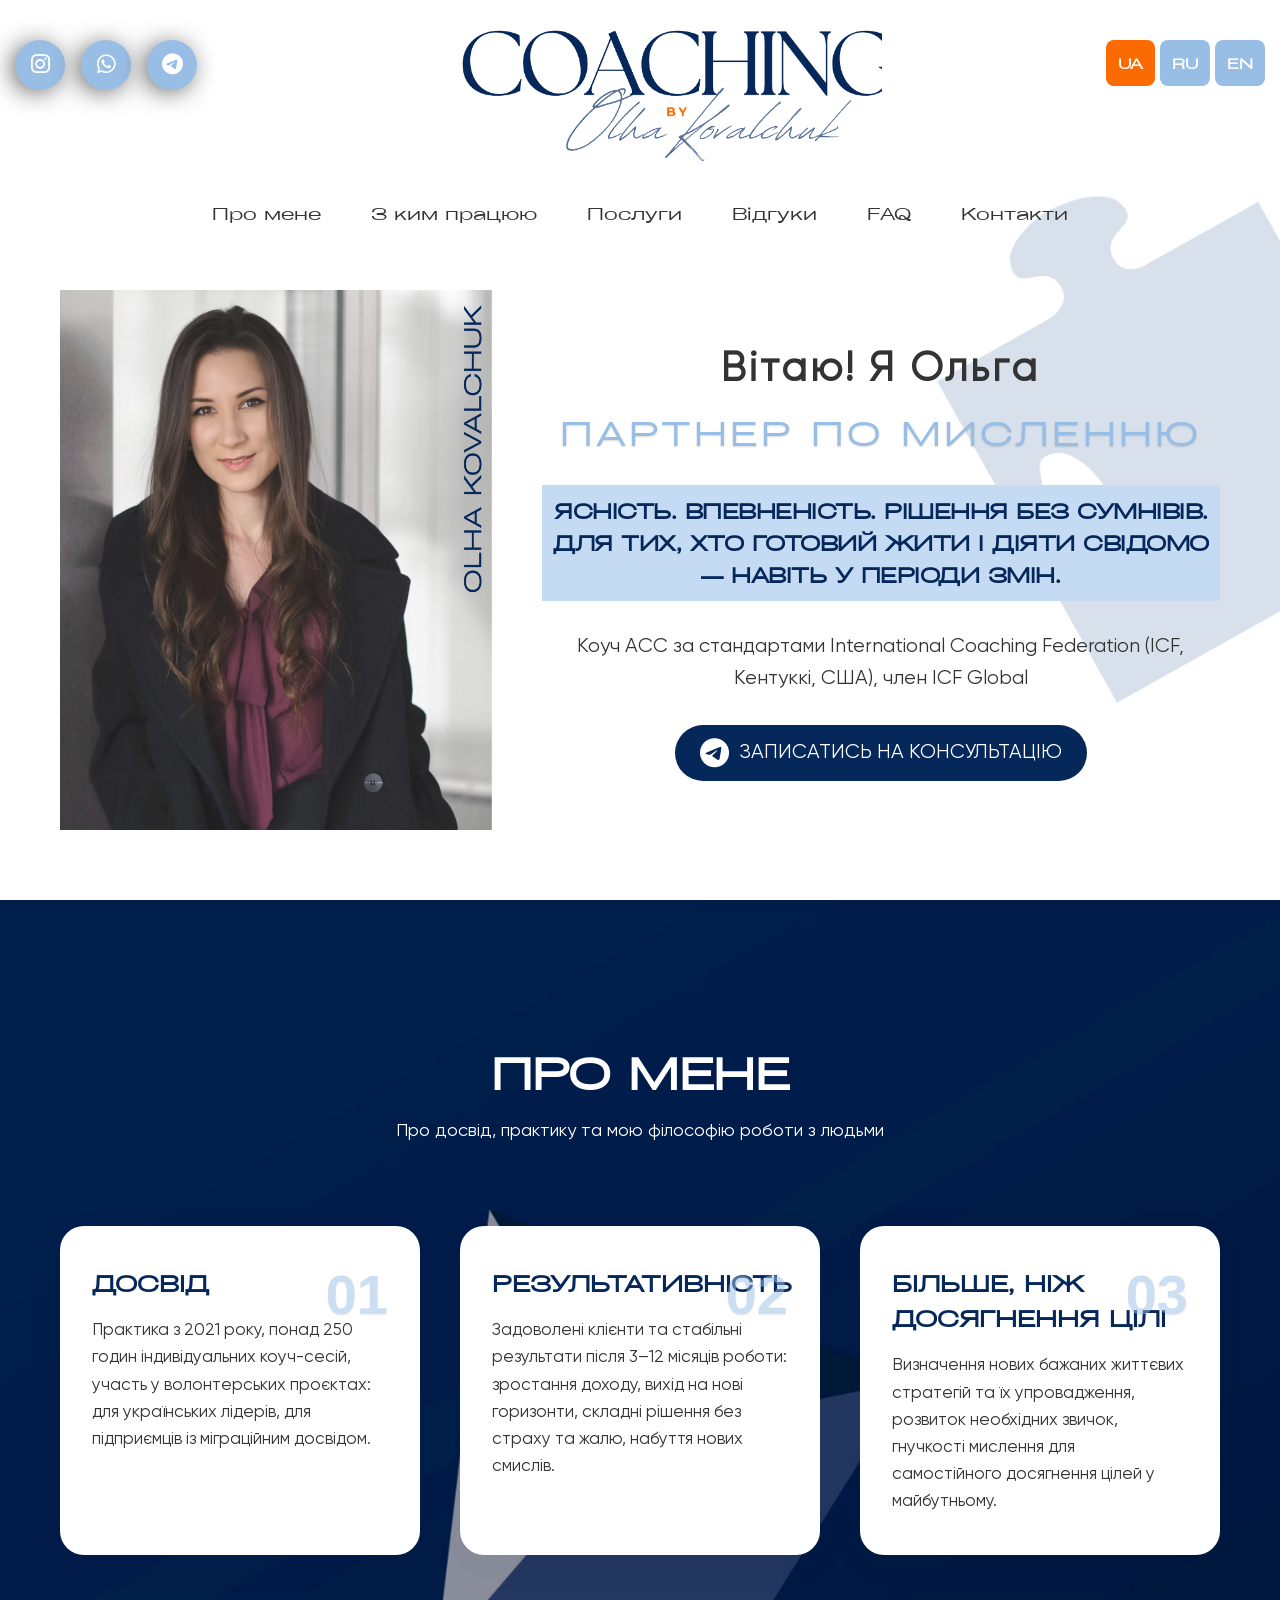
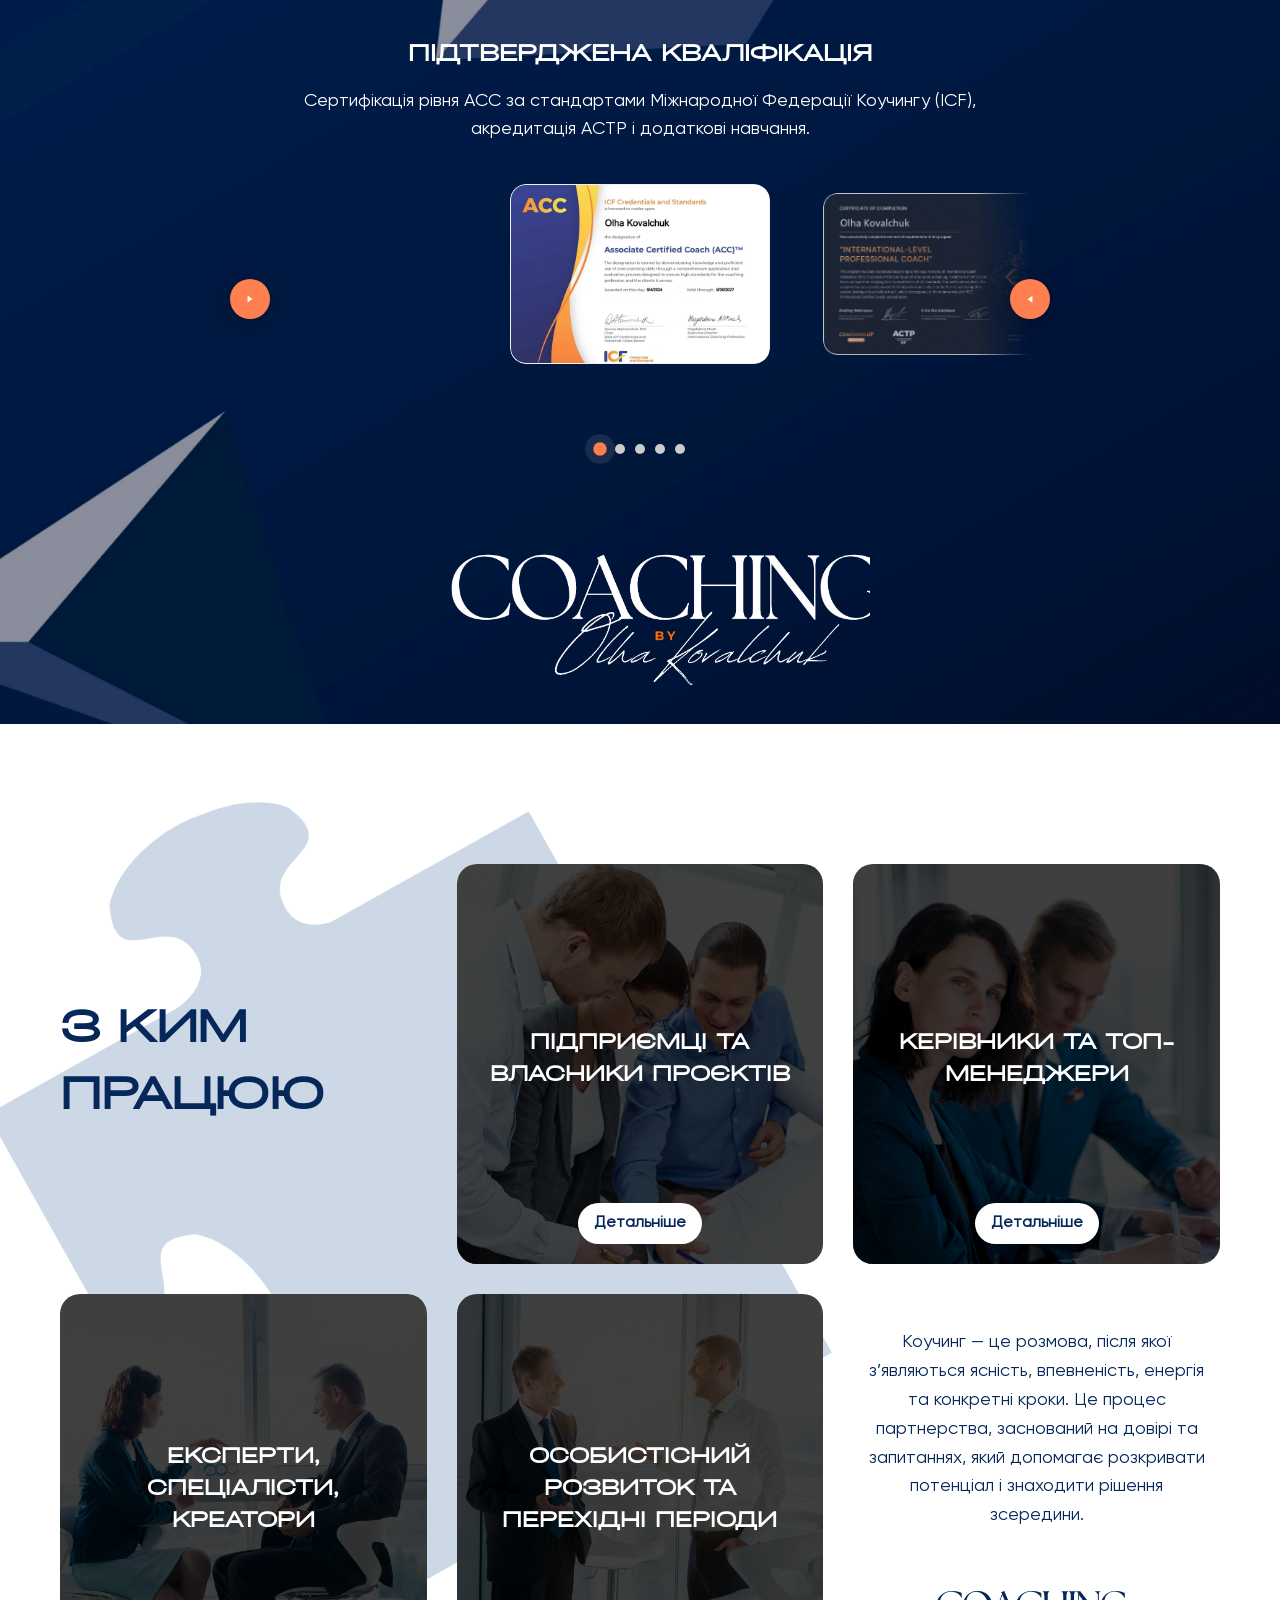
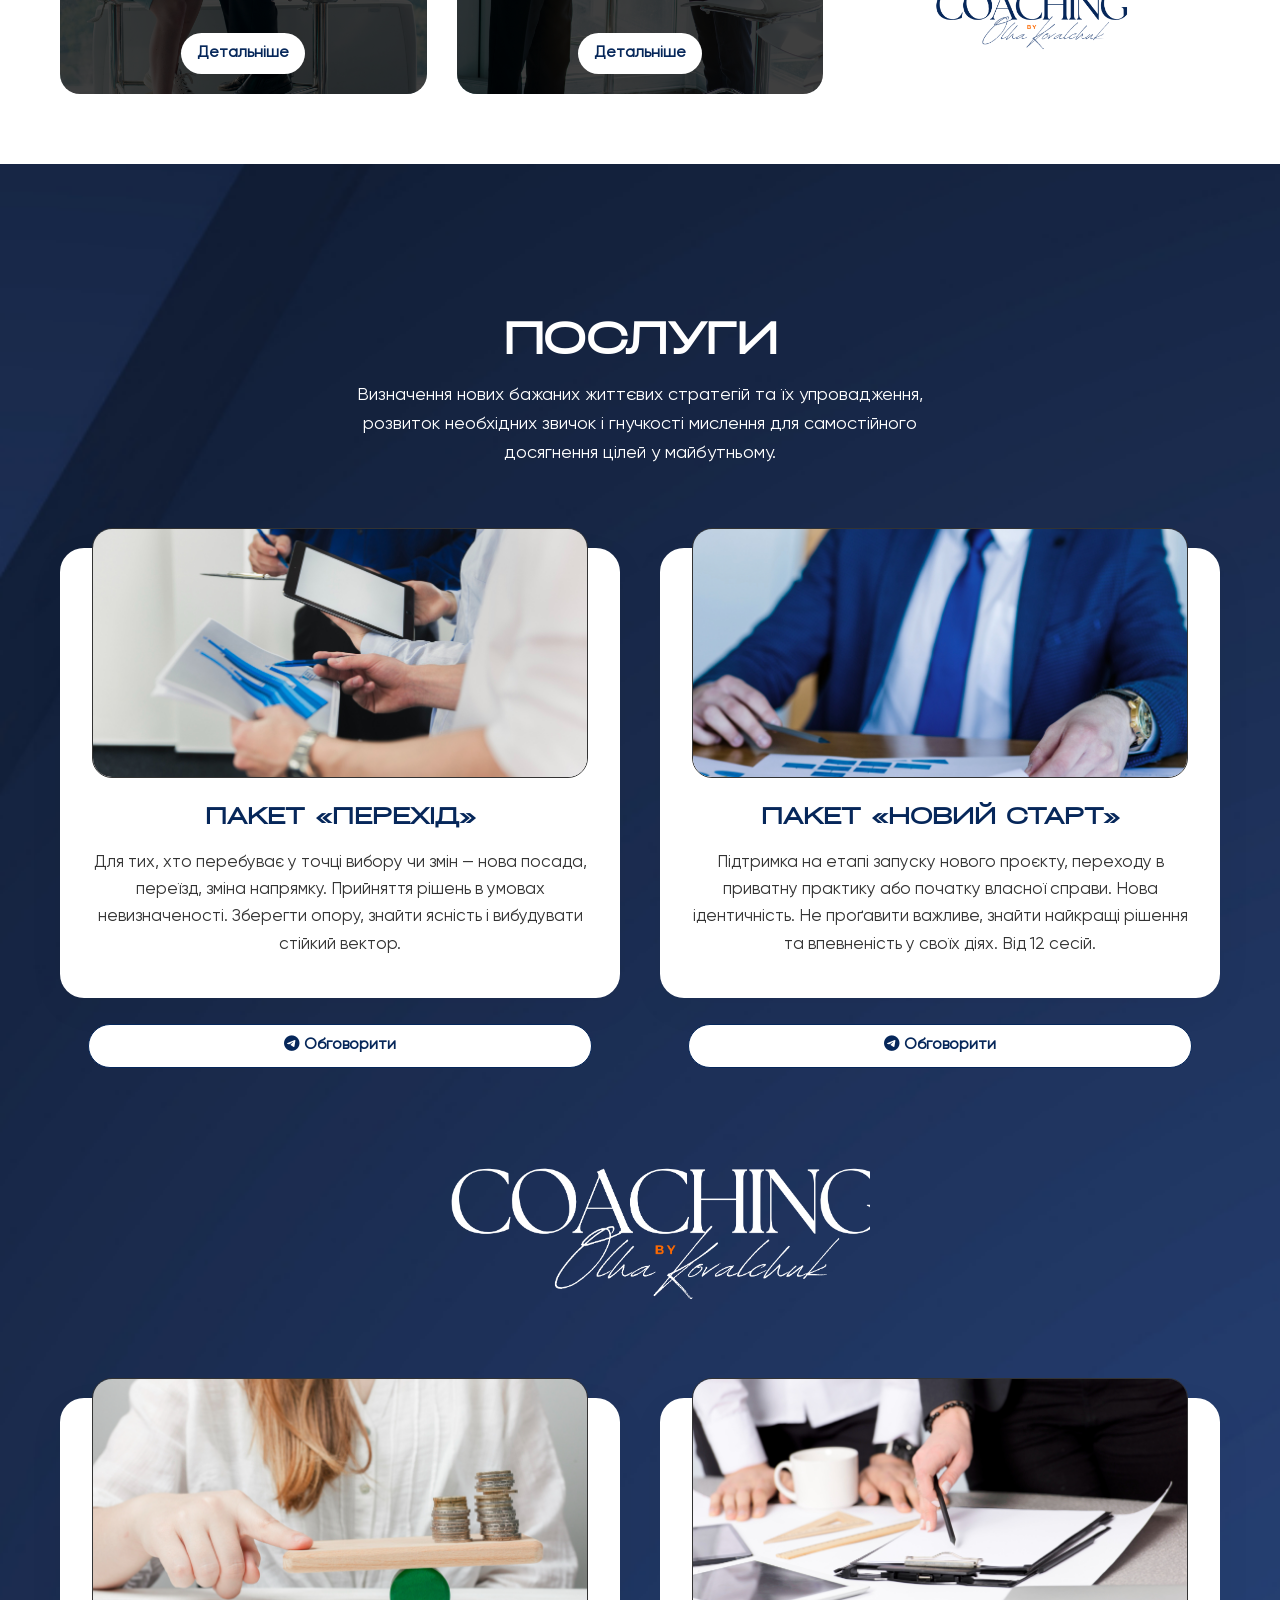
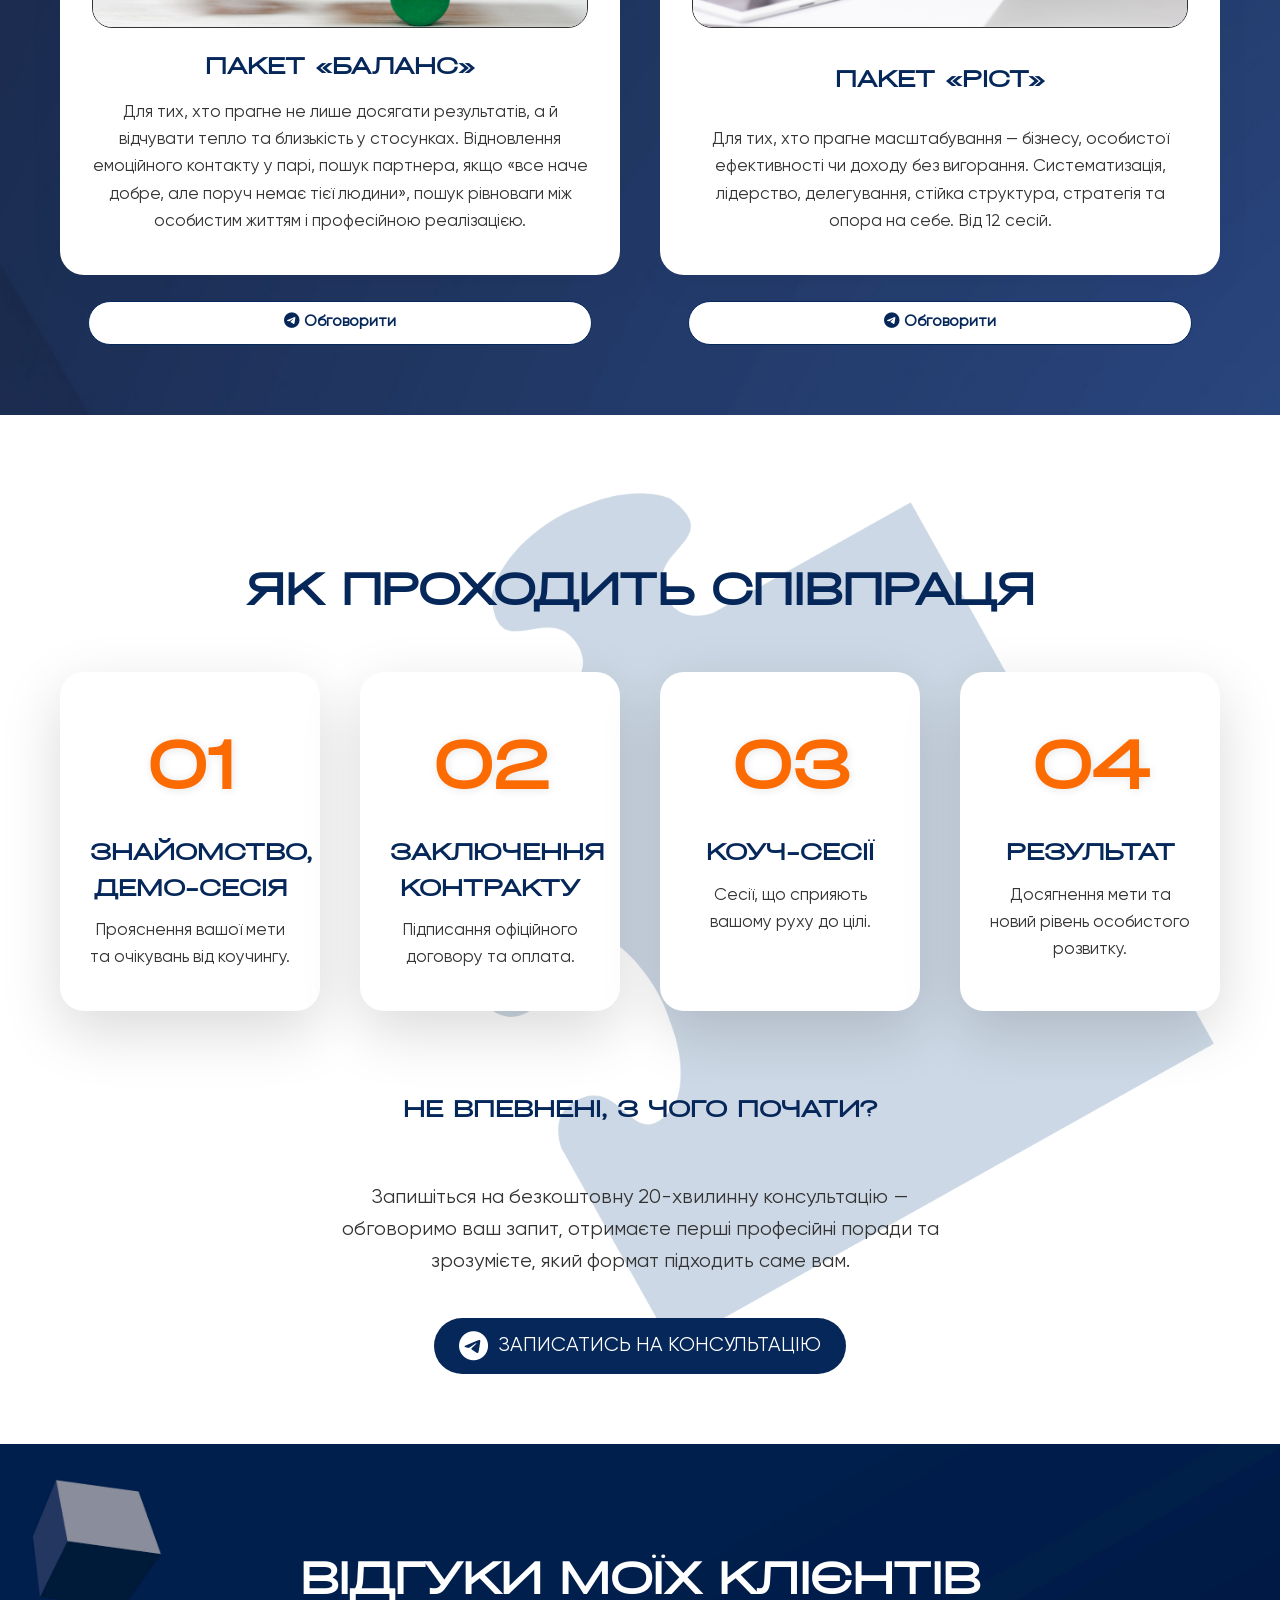
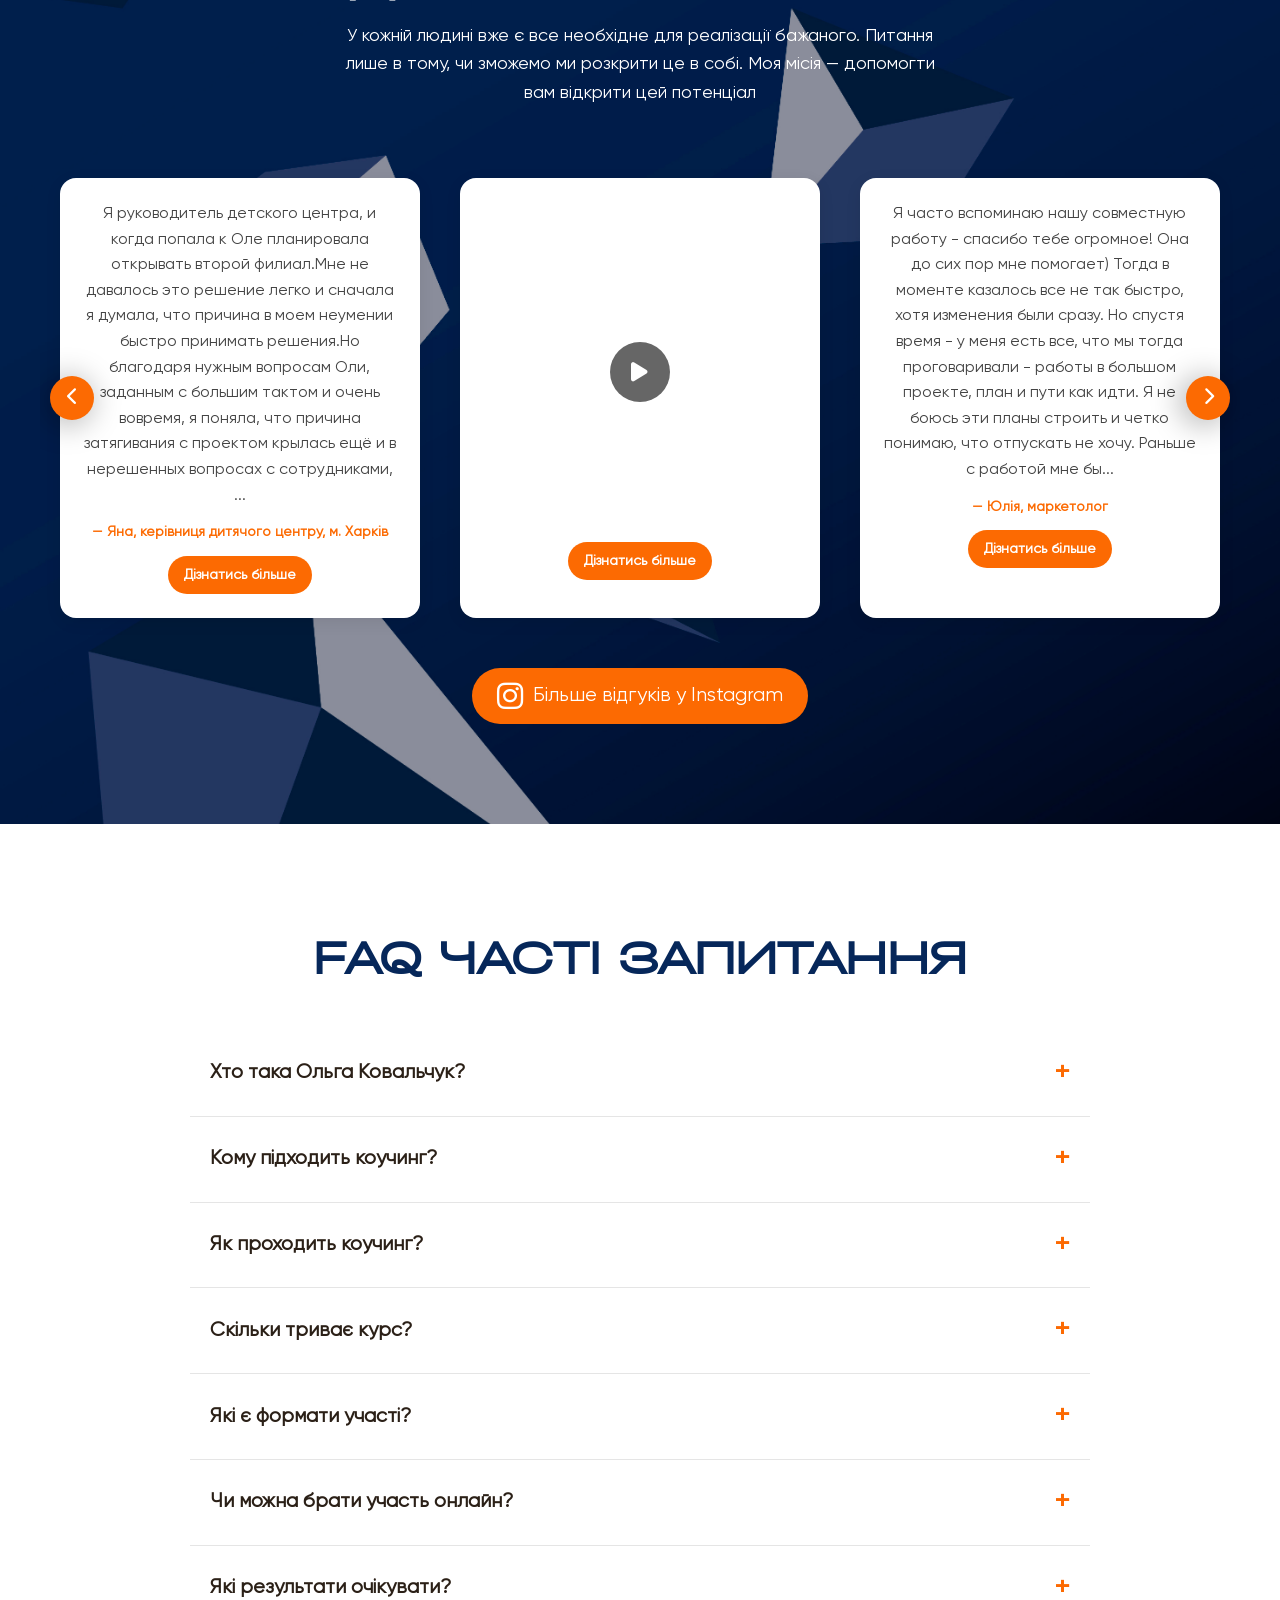
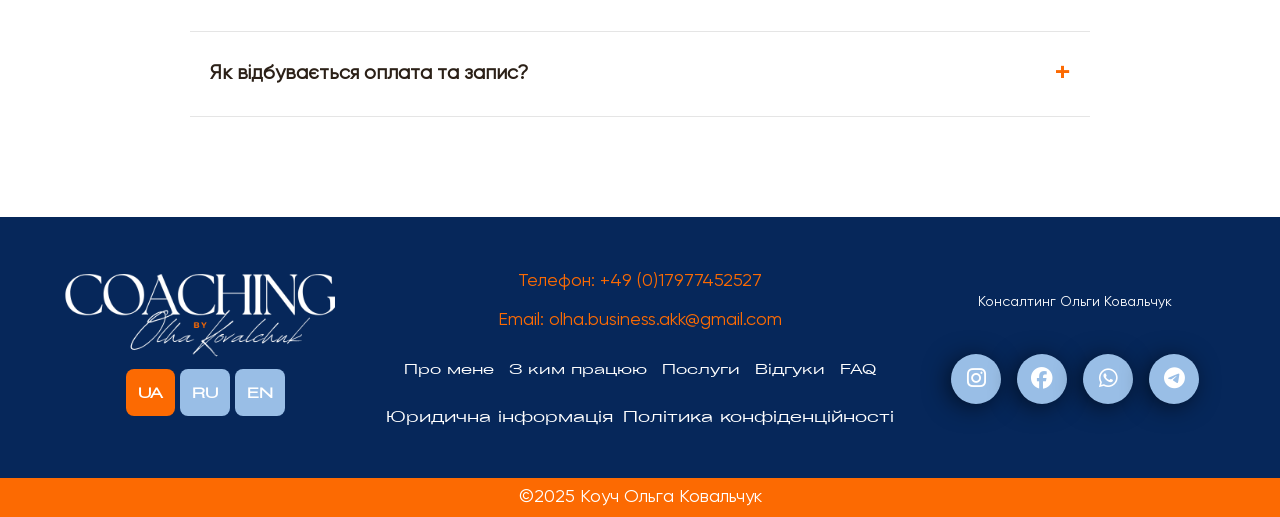
==== commit 3d58bccc: "Add files via upload" ====
--- a/index.html
+++ b/index.html
@@ -84,11 +84,16 @@
           <h1 class="hero__title">
             Вітаю! Я Ольга <span>партнер по мисленню</span>
           </h1>
+          <h2>
+            Ясність. Впевненість. <span> Рішення без сумнівів.</span> Для тих,
+            хто готовий <span>жити і діяти свідомо</span> — навіть у періоди
+            змін.
+          </h2>
           <p class="hero__text">
             Коуч ACC за стандартами International Coaching Federation (ICF,
             Кентуккі, США), член ICF Global
           </p>
-          <a href="#join" class="btn">
+          <a href="https://t.me/+4917677452527" class="btn">
             <i class="fa-brands fa-telegram"></i> Записатись на консультацію
           </a>
         </div>
@@ -106,56 +111,50 @@
         <div class="exp-grid">
           <div class="exp-card">
             <span class="exp-num">01</span>
-            <h3>Практика і досвід</h3>
+            <h3>Досвід</h3>
             <p>
-              З 2021 року веду
-              <b>індивідуальні консультації та терапевтичні сесії</b> — понад
-              250 годин практики. Маю досвід у супроводі людей у кризових
-              періодах, роботі з внутрішніми конфліктами, втратою сенсу та
-              самоцінності.
+              Практика з 2021 року, понад 250 годин індивідуальних коуч-сесій,
+              участь у волонтерських проєктах: для українських лідерів, для
+              підприємців із міграційним досвідом.
             </p>
           </div>
 
           <div class="exp-card">
             <span class="exp-num">02</span>
-            <h3>Професійна підготовка</h3>
+            <h3>Результативність</h3>
 
             <p>
-              Освіта — клінічний психолог, сертифікація за стандартами
-              <b>ICF (International Coaching Federation)</b>. Постійно навчаюся
-              на міжнародних програмах із психології, нейропсихології та
-              тілесних практик.
+              Задоволені клієнти та стабільні результати після 3–12 місяців
+              роботи: зростання доходу, вихід на нові горизонти, складні рішення
+              без страху та жалю, набуття нових смислів.
             </p>
           </div>
 
           <div class="exp-card">
             <span class="exp-num">03</span>
-            <h3>Результати клієнтів</h3>
+            <h3>Більше, ніж досягнення цілі</h3>
             <p>
-              Мої клієнти повертають відчуття стабільності, ясності та
-              внутрішньої опори. Вони отримують можливість усвідомлено обирати
-              свої дії, знаходять нові рішення для складних ситуацій, змінюють
-              сценарії стосунків і вибудовують життя, яке відгукується їхнім
-              цінностям і прагненням.
+              Визначення нових бажаних життєвих стратегій та їх упровадження,
+              розвиток необхідних звичок, гнучкості мислення для самостійного
+              досягнення цілей у майбутньому.
             </p>
           </div>
         </div>
+
         <div id="certificates" class="certs">
-          <div class="certs-carousel" aria-label="Карусель сертифікатів">
+          <h3>Підтверджена кваліфікація</h3>
+          <p>
+            Сертифікація рівня АСС за стандартами Міжнародної Федерації Коучингу
+            (ICF), акредитація АСТР і додаткові навчання.
+          </p>
+
+          <div class="certs-carousel">
             <button class="certs-btn prev" aria-label="Попередній"></button>
-
             <div class="certs-viewport">
-              <ul class="certs-track" aria-live="polite"></ul>
-            </div>
-
+              <ul class="certs-track"></ul>
+            </div>
             <button class="certs-btn next" aria-label="Наступний"></button>
-
-            <div
-              class="certs-dots"
-              role="tablist"
-              aria-label="Навігація по слайдах"
-            ></div>
-            <div class="certs-progress" aria-hidden="true"><span></span></div>
+            <div class="certs-dots"></div>
           </div>
         </div>
         <div class="logo">
@@ -249,18 +248,6 @@
           </div>
         </div>
       </div>
-
-      <!-- Модальне вікно -->
-      <div class="modal" id="clientModal">
-        <div class="modal-content">
-          <span class="modal-close">&times;</span>
-          <h3 id="modalTitle"></h3>
-          <p id="modalText"></p>
-          <a href="#join" class="btn">
-            <i class="fa-brands fa-telegram"></i> Записатись на консультацію
-          </a>
-        </div>
-      </div>
     </section>
 
     <section class="experience services" id="services">
@@ -285,7 +272,7 @@
               переїзд, зміна напрямку. Прийняття рішень в умовах невизначеності.
               Зберегти опору, знайти ясність і вибудувати стійкий вектор.
             </p>
-            <a href="#join" class="btn-small">
+            <a href="https://t.me/+4917677452527" class="btn-small">
               <i class="fa-brands fa-telegram"></i> Обговорити
             </a>
           </div>
@@ -300,22 +287,7 @@
               проґавити важливе, знайти найкращі рішення та впевненість у своїх
               діях. Від 12 сесій.
             </p>
-            <a href="#join" class="btn-small">
-              <i class="fa-brands fa-telegram"></i> Обговорити
-            </a>
-          </div>
-
-          <div class="exp-card">
-            <img src="images/services/3.jpg" alt="Пакет «Ріст»" />
-            <h3>Пакет «Ріст»</h3>
-
-            <p>
-              Для тих, хто прагне масштабування — бізнесу, особистої
-              ефективності чи доходу без вигорання. Систематизація, лідерство,
-              делегування, стійка структура, стратегія та опора на себе. Від 12
-              сесій.
-            </p>
-            <a href="#join" class="btn-small">
+            <a href="https://t.me/+4917677452527" class="btn-small">
               <i class="fa-brands fa-telegram"></i> Обговорити
             </a>
           </div>
@@ -338,40 +310,21 @@
               людини», пошук рівноваги між особистим життям і професійною
               реалізацією.
             </p>
-            <a href="#join" class="btn-small">
+            <a href="https://t.me/+4917677452527" class="btn-small">
               <i class="fa-brands fa-telegram"></i> Обговорити
             </a>
           </div>
-
           <div class="exp-card">
-            <img src="images/services/5.jpg" alt="Пакет «Вектор»" />
-            <h3>Пакет «Вектор»</h3>
+            <img src="images/services/3.jpg" alt="Пакет «Ріст»" />
+            <h3>Пакет «Ріст»</h3>
 
             <p>
-              Для тих, хто відчуває, що настав час звіритися з внутрішнім
-              компасом: де я зараз, куди йду і чому це важливо. Прояснення
-              глибинних цілей, цінностей і узгодження дій із ними. 3 сесії.
+              Для тих, хто прагне масштабування — бізнесу, особистої
+              ефективності чи доходу без вигорання. Систематизація, лідерство,
+              делегування, стійка структура, стратегія та опора на себе. Від 12
+              сесій.
             </p>
-            <h4>
-              Доступний лише як доповнення до одного з основних пакетів 1–4.
-            </h4>
-            <a href="#join" class="btn-small">
-              <i class="fa-brands fa-telegram"></i> Обговорити
-            </a>
-          </div>
-
-          <div class="exp-card">
-            <img src="images/services/6.jpg" alt="Пакет «Фокус»" />
-            <h3>Пакет «Фокус»</h3>
-
-            <p>
-              Швидка робота з одним запитом. Коли потрібен свіжий погляд,
-              вирішення задачі або прояснення в моменті. 1–3 сесії.
-            </p>
-            <h4>
-              Доступний лише після проходження одного з основних пакетів 1–4.
-            </h4>
-            <a href="#join" class="btn-small">
+            <a href="https://t.me/+4917677452527" class="btn-small">
               <i class="fa-brands fa-telegram"></i> Обговорити
             </a>
           </div>
@@ -421,13 +374,13 @@
           запит, отримаєте перші професійні поради та зрозумієте, який формат
           підходить саме вам.
         </p>
-        <a href="#join" class="btn">
+        <a href="https://t.me/+4917677452527" class="btn">
           <i class="fa-brands fa-telegram"></i> Записатись на консультацію
         </a>
       </div>
     </section>
 
-    <section id="reviews">
+    <section id="reviews" class="rblock-section">
       <div class="certs">
         <div class="head">
           <h2 class="section-title dark">Відгуки <span>моїх клієнтів</span></h2>
@@ -437,24 +390,320 @@
             вам відкрити цей потенціал
           </p>
         </div>
-
-        <div class="certs-carousel" aria-label="Карусель відгуків">
-          <button class="certs-btn prev" aria-label="Попередній"></button>
-
-          <div class="certs-viewport">
-            <ul class="certs-track" aria-live="polite"></ul>
-          </div>
-
-          <button class="certs-btn next" aria-label="Наступний"></button>
-
-          <div
-            class="certs-dots"
-            role="tablist"
-            aria-label="Навігація по слайдах"
-          ></div>
-        </div>
       </div>
+      <div class="rblock-carousel">
+        <div class="rblock-track">
+          <div class="rblock-slide">
+            <div class="rblock-content">
+              <p
+                class="rblock-text"
+                data-full="Я руководитель детского центра, и когда попала к Оле планировала
+                открывать второй филиал.Мне не давалось это решение легко и
+                сначала я думала, что причина в моем неумении быстро принимать
+                решения.Но благодаря нужным вопросам Оли, заданным с большим
+                тактом и очень вовремя, я поняла, что причина затягивания с
+                проектом крылась ещё и в нерешенных вопросах с сотрудниками, в
+                моем отношении к ошибкам, в повышенном контроле.Анализируя
+                вместе с Олей свои ответы на поставленные вопросы, я смогла
+                выйти за рамки привычного реагирования на ситуации и
+                почувствовала в себе потенциал действовать. Даже после окончания
+                курса я продолжаю пользоваться некоторыми техниками, которые мы
+                применяли.Огромное спасибо Оле за помощь в одной из самых важных
+                сфер жизни - работа и самореализация!"
+              >
+                Я руководитель детского центра, и когда попала к Оле планировала
+                открывать второй филиал.Мне не давалось это решение легко и
+                сначала я думала, что причина в моем неумении быстро принимать
+                решения.Но благодаря нужным вопросам Оли, заданным с большим
+                тактом и очень вовремя, я поняла, что причина затягивания с
+                проектом крылась ещё и в нерешенных вопросах с сотрудниками, в
+                моем отношении к ошибкам, в повышенном контроле.Анализируя
+                вместе с Олей свои ответы на поставленные вопросы, я смогла
+                выйти за рамки привычного реагирования на ситуации и
+                почувствовала в себе потенциал действовать. Даже после окончания
+                курса я продолжаю пользоваться некоторыми техниками, которые мы
+                применяли.Огромное спасибо Оле за помощь в одной из самых важных
+                сфер жизни - работа и самореализация!
+              </p>
+              <p class="rblock-author">
+                — Яна, керівниця дитячого центру, м. Харків
+              </p>
+              <button
+                class="rblock-btn"
+                data-type="text"
+                data-screenshot="images/reviews/yana.avif"
+              >
+                Дізнатись більше
+              </button>
+            </div>
+          </div>
+
+          <div class="rblock-slide">
+            <div class="rblock-content">
+              <div class="rblock-video-wrap">
+                <video src="images/review_video.mp4" preload="metadata"></video>
+                <div class="rblock-play"><i class="fa-solid fa-play"></i></div>
+              </div>
+              <button
+                class="rblock-btn"
+                data-type="video"
+                data-video="images/review_video.mp4"
+              >
+                Дізнатись більше
+              </button>
+            </div>
+          </div>
+
+          <div class="rblock-slide">
+            <div class="rblock-content">
+              <p
+                class="rblock-text"
+                data-full="Я часто вспоминаю нашу совместную работу - спасибо тебе
+                огромное! Она до сих пор мне помогает) Тогда в моменте казалось
+                все не так быстро, хотя изменения были сразу. Но спустя время -
+                у меня есть все, что мы тогда проговаривали - работы в большом
+                проекте, план и пути как идти. Я не боюсь эти планы строить и
+                четко понимаю, что отпускать не хочу. Раньше с работой мне было
+                достаточно легко расстаться, а сейчас все наоборот - мне мало,
+                хочется больше. Правда перед этим мне пришлось пройти огромный
+                сложный путь. Но это все путь! Спасибо тебе огромное! За мою
+                стойкость сейчас и понимание как двигаться дальше)"
+              >
+                Я часто вспоминаю нашу совместную работу - спасибо тебе
+                огромное! Она до сих пор мне помогает) Тогда в моменте казалось
+                все не так быстро, хотя изменения были сразу.
+              </p>
+              <p class="rblock-author">— Юлія, маркетолог</p>
+              <button
+                class="rblock-btn"
+                data-type="text"
+                data-screenshot="images/reviews/julia.avif"
+              >
+                Дізнатись більше
+              </button>
+            </div>
+          </div>
+
+          <div class="rblock-slide">
+            <div class="rblock-content">
+              <p
+                class="rblock-text"
+                data-full="Оля, я хочу написать тебе отзыв и благодарность) и конечно
+                впечатления от работы с тобой в коучинге.Мне было сложно, много
+                сопротивления и непонимания, почему такие трудности. Сейчас
+                поняла, что даже думать «по-другому» - это колоссально сложно. Я
+                тогда радовалась нескольким инсайтам, очень важным для меня. Но
+                настоящее осознание догоняет сейчас, спустя уже пару месяцев)
+                Это как расширение, мои убеждения, которые так мешали, сейчас не
+                мешают, они блекнут и по-моему скоро совсем пропадут) Этот шлейф
+                от нашей работы длится до сих пор и мне сильно легче теперь.Я
+                здесь не пишу о конкретных результатах, их не много, но я кайфую
+                от высвобождения от ограничений, от внутреннего позволения для
+                себя большего. От того, что прибралась в голове)Благодарна тебе
+                за твою работу!"
+              >
+                Оля, я хочу написать тебе отзыв и благодарность) и конечно
+                впечатления от работы с тобой в коучинге.Мне было сложно, много
+                сопротивления и непонимания, почему такие трудности. Сейчас
+                поняла, что даже думать «по-другому» - это колоссально сложно.
+              </p>
+              <p class="rblock-author">— Марія, фінансовий консультант</p>
+              <button class="rblock-btn" data-type="text">
+                Дізнатись більше
+              </button>
+            </div>
+          </div>
+
+          <div class="rblock-slide">
+            <div class="rblock-content">
+              <p
+                class="rblock-text"
+                data-full="Скажу честно я сомневалась стоит ли мне идти в коучинг ,
+                несмотря на то что хороша знакома с методом и знаю что он
+                работает. И после первой же сессии я ни на секунду не пожалела о
+                решении, что начать в эту работу с Олей. Наше взаимодействие
+                превзошло все мои ожидания. Я встретилась с собой настоящей,
+                увидела свои желания и ту силу, которая меня толкает постоянно
+                вперед. Без преувеличения скажу-это удивительный опыт знакомства
+                с собой , истинными желаниями и чего то большего, того, что не
+                видно снаружи. После каждой сессии я чувствую как меня наполняет
+                энергия действия, уходят страхи и появляются инструменты работы
+                с собой, которые помогают двигаться вперед, не сдаваться и
+                верить в свою мечту. Вот и прошло 3 месяца нашей совместной
+                работы, 10 сессий осознаний , поиска себя, новых качеств и
+                удивительных открытий. Я бесконечно благодарна за ту теплоту,
+                поддержку и принятие, которые шли от тебя на протяжении всех
+                наших встреч. Я поняла и приняла свои разные стороны, свою
+                слабость и силу, напор и спокойствие. В твоем поле не страшно
+                раскрываться, исследовать тайные и порой темные части меня,
+                узнавать себя и копать еще глубже. Рада, что прошла этот опыт и
+                однозначно рекомендую всем не бояться и идти в работу с тобой ❤️"
+              >
+                Скажу честно я сомневалась стоит ли мне идти в коучинг ,
+                несмотря на то что хороша знакома с методом и знаю что он
+                работает. И после первой же сессии я ни на секунду не пожалела о
+                решении, что начать в эту работу с Олей.
+              </p>
+              <p class="rblock-author">— Світлана, нутріциолог, велнесс-коуч</p>
+              <button class="rblock-btn" data-type="text">
+                Дізнатись більше
+              </button>
+            </div>
+          </div>
+
+          <div class="rblock-slide">
+            <div class="rblock-content">
+              <p
+                class="rblock-text"
+                data-full="Привет! Хочу коротко написать о своих инсайтах и мыслях после
+                нашей финальной встречи. Главное,что я заметила -это
+                то,насколько быстрее и эффективнее я начала докапываться до сути
+                проблемы и находить правильные алгоритмы решения. В этот раз вся
+                головоломка распуталась,как только я устно сформулировала свой
+                запрос и услышала от тебя первый вопрос. Поэтому мы успели
+                разобрать ещё много мелких,но очень важных вопросов. И я ушла со
+                встречи с целым багажом решений,а также новых идей и задач. Не
+                устану тебя благодарить! Спасибо тебе большое за продуктивную
+                работу"
+              >
+                Привет! Хочу коротко написать о своих инсайтах и мыслях после
+                нашей финальной встречи. Главное,что я заметила -это
+                то,насколько быстрее и эффективнее я начала докапываться до сути
+                проблемы и находить правильные алгоритмы решения.
+              </p>
+              <p class="rblock-author">
+                — Катерина, маклер в сфері житлової та комерційної нерухомості
+              </p>
+              <button class="rblock-btn" data-type="text">
+                Дізнатись більше
+              </button>
+            </div>
+          </div>
+        </div>
+
+        <button class="rblock-prev">
+          <i class="fa-solid fa-chevron-left"></i>
+        </button>
+        <button class="rblock-next">
+          <i class="fa-solid fa-chevron-right"></i>
+        </button>
+      </div>
+      <a href="https://www.instagram.com/coach_olhakovalchuk" class="btn">
+        <i class="fa-brands fa-instagram"></i> Більше відгуків у Instagram
+      </a>
     </section>
+
+    <!-- POPUP -->
+    <div class="popup-overlay">
+      <div class="popup-content">
+        <button class="popup-close">&times;</button>
+        <div class="popup-body"></div>
+      </div>
+    </div>
+
+    <script>
+      document.addEventListener("DOMContentLoaded", () => {
+        const track = document.querySelector(".rblock-track");
+        const slides = Array.from(document.querySelectorAll(".rblock-slide"));
+        const prev = document.querySelector(".rblock-prev");
+        const next = document.querySelector(".rblock-next");
+        const popup = document.querySelector(".popup-overlay");
+        const popupBody = document.querySelector(".popup-body");
+        const popupClose = document.querySelector(".popup-close");
+
+        let index = 0;
+        const visibleSlides = window.innerWidth < 768 ? 1 : 3;
+
+        // ✅ Обрізаємо текст до 300 символів
+        document.querySelectorAll(".rblock-text").forEach((p) => {
+          const full = p.dataset.full?.trim() || "";
+
+          if (full.length > 450) {
+            p.textContent = full.slice(0, 450) + "...";
+          } else {
+            p.textContent = full;
+          }
+        });
+
+        // ✅ Карусель
+        const updateCarousel = () => {
+          const slideWidth = 100 / visibleSlides;
+          const offset = -index * slideWidth;
+          track.style.transform = `translateX(${offset}%)`;
+        };
+
+        next.addEventListener("click", () => {
+          index++;
+          if (index > slides.length - visibleSlides) index = 0; // плавний цикл
+          updateCarousel();
+        });
+
+        prev.addEventListener("click", () => {
+          index--;
+          if (index < 0) index = slides.length - visibleSlides;
+          updateCarousel();
+        });
+
+        // ✅ Попап відкриття
+        document.querySelectorAll(".rblock-btn").forEach((btn) => {
+          btn.addEventListener("click", () => {
+            const type = btn.dataset.type;
+
+            // ✅ Пошук блоку на 100% без помилок
+            const parentBlock =
+              btn.closest(".rblock") || btn.closest(".rblock-slide");
+
+            if (!parentBlock) {
+              console.warn(
+                "❗ Button is not inside .rblock or .rblock-slide",
+                btn
+              );
+              return;
+            }
+
+            const fullTextEl = parentBlock.querySelector(".rblock-text");
+            const fullText = fullTextEl?.dataset.full || "";
+            const screenshot = btn.dataset.screenshot;
+
+            popup.style.display = "flex";
+
+            if (type === "text") {
+              let html = `<p>${fullText}</p>`;
+              if (screenshot) {
+                html = `<img src="${screenshot}" alt="review" style="width:100%;border-radius:12px;margin-bottom:12px;">${html}`;
+              }
+              popupBody.innerHTML = html;
+            }
+
+            if (type === "video") {
+              const videoSrc = btn.dataset.video;
+              popupBody.innerHTML = `
+        <video controls autoplay style="width:100%; border-radius:12px;">
+          <source src="${videoSrc}" type="video/mp4">
+        </video>`;
+            }
+          });
+        });
+
+        // ✅ Закриття + стоп відео
+        function closePopup() {
+          popup.querySelectorAll("video").forEach((v) => {
+            v.pause();
+            v.currentTime = 0;
+          });
+          popup.style.display = "none";
+        }
+
+        popupClose.addEventListener("click", closePopup);
+        popup.addEventListener("click", (e) => {
+          if (e.target === popup) closePopup();
+        });
+        window.addEventListener("resize", () => {
+          index = 0;
+          updateCarousel();
+        });
+      });
+    </script>
 
     <section class="faq section" id="faq">
       <div class="container">
@@ -466,9 +715,18 @@
             </button>
             <div class="faq-answer">
               <p>
-                Ольга Ковальчук — коуч з 6-річним досвідом, психолог, спеціаліст
-                з роботи з підсвідомістю та підтримки жінок у трансформації
-                життя.
+                Професійна коучка з понад 300 годинами практики з 2021 року.
+                Працюю з керівниками, підприємцями та спеціалістами, які
+                проходять періоди змін і прагнуть ясності, внутрішньої опори та
+                стабільного зростання.
+              </p>
+              <p>
+                Мій підхід — поєднання глибини психології, структурності бізнесу
+                та щирої людяності. Мої клієнти досягають відчутних результатів
+                — нові контракти, x3 зростання доходу, впевнене лідерство й
+                відновлений баланс у житті. Допомагаю знаходити опору в собі,
+                приймати сміливі рішення й будувати життя, яке справді
+                відгукується.
               </p>
               <img src="images/acc.png" alt="acc" class="acc" />
             </div>
@@ -479,12 +737,38 @@
               Кому підходить коучинг?<span class="faq-icon">+</span>
             </button>
             <div class="faq-answer">
-              <p>Програма підходить тим, хто:</p>
+              <h6>Якщо ви:</h6>
               <ul>
-                <li>хоче знайти внутрішню впевненість та спокій;</li>
-                <li>відчуває вигорання або нестачу енергії;</li>
-                <li>прагне зміни особистісного або професійного життя;</li>
-                <li>хоче краще розуміти свої емоції та потреби.</li>
+                <li>
+                  ➤ стоїте перед складним вибором, у точці невизначеності чи
+                  розгубленості;
+                </li>
+                <li>
+                  ➤ прагнете змін, багато робите, але ніби ходите по колу;
+                </li>
+                <li>
+                  ➤ проходите через період трансформацій — нова роль, переїзд,
+                  зміна середовища;
+                </li>
+                <li>
+                  ➤ відчуваєте, що не встигаєте реалізувати важливе і боїтеся
+                  втратити щось суттєве.
+                </li>
+              </ul>
+              <h6>І хочете:</h6>
+              <ul>
+                <li>✔ приймати рішення спокійно — без сумнівів і жалю;</li>
+                <li>
+                  ✔ відновити ясність, внутрішню опору й упевненість у собі;
+                </li>
+                <li>✔ зробити прорив і вийти із замкненого кола;</li>
+                <li>
+                  ✔ швидко адаптуватися до нових умов і повернути відчуття
+                  контролю;
+                </li>
+                <li>
+                  ✔ реалізувати важливе з легкістю, ефективністю й натхненням.
+                </li>
               </ul>
             </div>
           </div>
@@ -495,10 +779,14 @@
             </button>
             <div class="faq-answer">
               <ul>
-                <li>Індивідуальні онлайн-сесії через Zoom;</li>
-                <li>Практики та вправи для роботи з підсвідомістю;</li>
-                <li>Підтримка через Telegram між сесіями;</li>
-                <li>Робота над особистими цілями та розвитком ресурсів.</li>
+                <li>
+                  ✔ Індивідуальні чи групові онлайн-сесії через Google Meet в
+                  залежності від обраної програми.
+                </li>
+                <li>
+                  ✔ Тривалість зустрічі до 60 хв, 1 раз на тиждень в
+                  індивідуально обумовлений день.
+                </li>
               </ul>
             </div>
           </div>
@@ -509,8 +797,9 @@
             </button>
             <div class="faq-answer">
               <p>
-                Курс зазвичай триває від 4 до 8 тижнів залежно від обраної
-                програми та індивідуальних потреб.
+                Мінімальна тривалість курсу становить 3 місяці. Цього часу
+                достатньо для того щоб побудувати нові стратегії мислення,
+                почати їх впроваджувати і отримати перші результати.
               </p>
             </div>
           </div>
@@ -522,12 +811,18 @@
             <div class="faq-answer">
               <ul>
                 <li>
-                  <strong>Груповий коучинг</strong> — робота в групі, обмін
-                  досвідом, спільні практики.
-                </li>
-                <li>
-                  <strong>Індивідуальний коучинг</strong> — персоналізована
-                  програма з особистими завданнями та консультаціями.
+                  <strong>Індивідуальний коучинг </strong> <br />Персональні
+                  сесії, де весь простір належить вам — вашим цілям, станам,
+                  рішенням. Формат для тих, хто готовий до глибини, особистих
+                  трансформацій і відчутних результатів.
+                </li>
+                <br />
+                <li>
+                  <strong>Груповий коучинг</strong><br />
+                  Безпечне середовище однодумців, у якому ви отримуєте нові
+                  погляди, підтримку й натхнення. Формат для тих, хто хоче
+                  рухатись до цілей разом, бачити себе через досвід інших і
+                  розширювати горизонти.
                 </li>
               </ul>
             </div>
@@ -539,8 +834,8 @@
             </button>
             <div class="faq-answer">
               <p>
-                Так! Коучинг повністю онлайн, сесії записуються, тож можна
-                проходити у зручний час незалежно від місця проживання.
+                Так! Коучинг повністю онлайн, тож можна проходити незалежно від
+                місця проживання.
               </p>
             </div>
           </div>
@@ -551,23 +846,30 @@
             </button>
             <div class="faq-answer">
               <ul>
-                <li>Зростання впевненості та самоповаги;</li>
-                <li>Покращення емоційного стану та внутрішньої гармонії;</li>
-                <li>Розкриття власного потенціалу;</li>
-                <li>Навички саморегуляції та стресостійкості.</li>
+                <li>
+                  ✔ здобуваєте ясність і впевненість у своїх рішеннях,
+                  розумієте, куди й навіщо рухаєтесь;
+                </li>
+                <li>
+                  ✔ знаходите внутрішню опору — спокій, який не залежить від
+                  зовнішніх обставин;
+                </li>
+                <li>
+                  ✔ виходите із замкнених сценаріїв і бачите нові варіанти дій;
+                </li>
+                <li>
+                  ✔ стаєте більш зібраними, усвідомленими та ефективними у
+                  досягненні цілей;
+                </li>
+                <li>
+                  ✔ відновлюєте стан енергії та ресурсу, з’являється натхнення
+                  діяти;
+                </li>
+                <li>
+                  ✔ будуєте збалансоване життя, у якому є місце і досягненням, і
+                  задоволенню.
+                </li>
               </ul>
-            </div>
-          </div>
-
-          <div class="faq-item">
-            <button class="faq-question">
-              Чи потрібна підготовка чи аналізи?<span class="faq-icon">+</span>
-            </button>
-            <div class="faq-answer">
-              <p>
-                Ніяких спеціальних аналізів не потрібно. Важливо мати
-                відкритість до змін і бажання працювати над собою.
-              </p>
             </div>
           </div>
 
@@ -577,20 +879,16 @@
             </button>
             <div class="faq-answer">
               <p>
-                Після реєстрації ви отримуєте посилання на оплату та доступ до
-                платформи. Матеріали та записи сесій залишаються у вас навіть
-                після завершення курсу.
-              </p>
-            </div>
-          </div>
-
-          <div class="faq-item">
-            <button class="faq-question">
-              Чи є вікові обмеження?<span class="faq-icon">+</span>
-            </button>
-            <div class="faq-answer">
-              <p>
-                Програма рекомендується для учасниць і учасників від 18 років.
+                Mи зв’язуємося з вами, щоб уточнити вашу мету на коучинг: який
+                результат ви хочете досягти, які зміни реалізувати у своєму
+                житті чи бізнесі. Далі проводимо коротку зустріч-знайомство та
+                пробну сесію, під час якої відповідаю на всі ваші запитання та
+                разом оцінюємо, чи підходить формат співпраці. Після цього
+                приймаємо рішення щодо подальшої роботи, підписуємо контракт,
+                який формалізує нашу співпрацю, та здійснюєте оплату зручним для
+                вас способом: банківським переказом або через платіжну систему
+                за посиланням. За бажанням можна робити записи сесій для
+                власного перегляду.
               </p>
             </div>
           </div>
@@ -639,9 +937,7 @@
           </div>
         </div>
         <div>
-          <div class="text">
-            Консалтинг Ольги Ковальчук вул. Лоерштрассе 14/1, 89081 Ульм
-          </div>
+          <div class="text">Консалтинг Ольги Ковальчук</div>
           <div class="social">
             <a
               href="https://www.instagram.com/coach_olhakovalchuk"
@@ -665,189 +961,6 @@
         <p>©2025 Коуч Ольга Ковальчук</p>
       </div>
     </footer>
-
-    <div id="modal-review" class="modal">
-      <div class="modal-content">
-        <span class="close">&times;</span>
-        <p id="modal-text"></p>
-      </div>
-    </div>
-    <script>
-      (() => {
-        const reviews = [
-          {
-            author: "Яна, керівниця дитячого центру, м. Харків",
-            text: `Я руководитель детского центра, и когда попала к Оле планировала открывать второй филиал.Мне не давалось это решение легко и сначала я думала, что причина в моем неумении быстро принимать решения.Но благодаря нужным вопросам Оли, заданным с большим тактом и очень вовремя, я поняла, что причина затягивания с проектом крылась ещё и в нерешенных вопросах с сотрудниками, в моем отношении к ошибкам, в повышенном контроле.Анализируя вместе с Олей свои ответы на поставленные вопросы, я смогла выйти за рамки привычного реагирования на ситуации и почувствовала в себе потенциал действовать. Даже после окончания курса я продолжаю пользоваться некоторыми техниками, которые мы применяли.Огромное спасибо Оле за помощь в одной из самых важных сфер жизни - работа и самореализация!`,
-          },
-          {
-            author: "Юлія, маркетолог",
-            text: `Я часто вспоминаю нашу совместную работу - спасибо тебе огромное! Она до сих пор мне помогает)
-Тогда в моменте казалось все не так быстро, хотя изменения были сразу. Но спустя время - у меня есть все, что мы тогда проговаривали - работы в большом проекте, план и пути как идти. Я не боюсь эти планы строить и четко понимаю, что отпускать не хочу. Раньше с работой мне было достаточно легко расстаться, а сейчас все наоборот - мне мало, хочется больше. 
-Правда перед этим мне пришлось пройти огромный сложный путь. 
-
-Но это все путь! Спасибо тебе огромное! За мою стойкость сейчас и понимание как двигаться дальше)`,
-          },
-          {
-            author: "Марія, фінансовий консультант",
-            text: `Оля, я хочу написать тебе отзыв и благодарность) и конечно впечатления от работы с тобой в коучинге.Мне было сложно, много сопротивления и непонимания, почему такие трудности. Сейчас поняла, что даже думать «по-другому» - это колоссально сложно. Я тогда радовалась нескольким инсайтам, очень важным для меня. Но настоящее осознание догоняет сейчас, спустя уже пару месяцев) Это как расширение, мои убеждения, которые так мешали, сейчас не мешают, они блекнут и по-моему скоро совсем пропадут) Этот шлейф от нашей работы длится до сих пор и мне сильно легче теперь.Я здесь не пишу о конкретных результатах, их не много, но я кайфую от высвобождения от ограничений, от внутреннего позволения для себя большего. От того, что прибралась в голове)Благодарна тебе за твою работу!`,
-          },
-          {
-            author: "Світлана",
-            text: `Скажу честно я сомневалась стоит ли мне идти в коучинг , несмотря на то что хороша знакома с методом и знаю что он работает. И после первой же сессии  я ни на секунду не пожалела о решении, что начать в эту работу с Олей.  Наше взаимодействие превзошло все мои ожидания. Я встретилась с собой настоящей, увидела свои желания и ту силу, которая меня толкает постоянно вперед. Без преувеличения скажу-это удивительный опыт знакомства с собой , истинными желаниями и чего то большего, того, что не видно снаружи. После каждой сессии я чувствую как меня наполняет энергия действия, уходят страхи и появляются инструменты работы с собой, которые помогают двигаться вперед, не сдаваться и верить в свою мечту. Вот и прошло 3 месяца нашей совместной работы, 10 сессий осознаний , поиска себя, новых качеств и удивительных открытий. Я бесконечно благодарна за ту теплоту, поддержку и принятие, которые шли от тебя на протяжении всех наших встреч. Я поняла и приняла свои разные стороны, свою слабость и силу, напор и спокойствие. В твоем поле не страшно раскрываться, исследовать тайные и порой темные части меня, узнавать себя и копать еще глубже. Рада, что прошла этот опыт и однозначно рекомендую всем не бояться и идти в работу с тобой ❤️`,
-          },
-          {
-            author: "Катерина",
-            text: `Привет! Хочу коротко написать о своих инсайтах и мыслях после нашей финальной встречи. Главное,что я заметила -это то,насколько быстрее и эффективнее я начала докапываться до сути проблемы и находить правильные алгоритмы решения. В этот раз вся головоломка распуталась,как только я устно сформулировала свой запрос и услышала от тебя первый вопрос. Поэтому мы успели разобрать ещё много мелких,но очень важных вопросов. И я ушла со встречи с целым багажом решений,а также новых идей и задач. Не устану тебя благодарить! Спасибо тебе большое за продуктивную работу`,
-          },
-        ];
-
-        const root = document.querySelector("#reviews .certs-carousel");
-        if (!root) return;
-
-        const track = root.querySelector(".certs-track");
-        const dotsWrap = root.querySelector(".certs-dots");
-        const prev = root.querySelector(".prev");
-        const next = root.querySelector(".next");
-        const viewport = root.querySelector(".certs-viewport");
-
-        // build slides
-        const slides = [];
-        const total = reviews.length;
-
-        reviews.forEach((r, i) => {
-          const li = document.createElement("li");
-          li.className = "certs-slide";
-          li.setAttribute("role", "group");
-          li.setAttribute("aria-label", `Слайд ${i + 1} з ${total}`);
-
-          const div = document.createElement("div");
-          div.className = "review-card";
-          div.innerHTML = `
-      <p class="review-text">"${r.text}"</p>
-      <p class="review-author">— ${r.author}</p>
-    `;
-
-          li.appendChild(div);
-          track.appendChild(li);
-          slides.push(li);
-
-          const dot = document.createElement("button");
-          dot.className = "certs-dot";
-          dot.type = "button";
-          dot.setAttribute("role", "tab");
-          dot.setAttribute("aria-label", `Перейти до слайду ${i + 1}`);
-          dot.addEventListener("click", () => goTo(i));
-          dotsWrap.appendChild(dot);
-        });
-
-        let index = 0;
-        let stepX = 260;
-
-        const wrapDiff = (i, j, n) => {
-          let d = i - j;
-          if (d > n / 2) d -= n;
-          if (d < -n / 2) d += n;
-          return d;
-        };
-
-        const computeStep = () => {
-          const vw = viewport.clientWidth || 800;
-          stepX = Math.max(180, Math.min(360, vw * 0.34));
-        };
-
-        const render = () => {
-          computeStep();
-          slides.forEach((el, i) => {
-            const d = wrapDiff(i, index, total);
-            const ad = Math.abs(d);
-            const tx = d * stepX;
-            const rz = -16 * d;
-            const tz = -Math.min(90 + ad * 40, 300);
-            const sc = 1 - Math.min(ad * 0.08, 0.45);
-            el.style.transform = `translate3d(calc(-50% + ${tx}px),0,${tz}px) rotateY(${rz}deg) scale(${sc})`;
-            el.style.zIndex = String(100 - ad);
-            el.style.opacity = String(1 - Math.min(ad * 0.12, 0.55));
-            el.classList.toggle("is-active", d === 0);
-          });
-          [...dotsWrap.children].forEach((d, i) =>
-            d.setAttribute("aria-selected", String(i === index))
-          );
-        };
-
-        const goTo = (i) => {
-          index = (i + total) % total;
-          render();
-        };
-        const goNext = () => goTo(index + 1);
-        const goPrev = () => goTo(index - 1);
-
-        next.addEventListener("click", goNext);
-        prev.addEventListener("click", goPrev);
-        root.addEventListener("keydown", (e) => {
-          if (e.key === "ArrowRight") {
-            e.preventDefault();
-            goNext();
-          }
-          if (e.key === "ArrowLeft") {
-            e.preventDefault();
-            goPrev();
-          }
-        });
-
-        // swipe
-        let dragging = false,
-          startX = 0,
-          lastX = 0;
-        const onDown = (x) => {
-          dragging = true;
-          startX = lastX = x;
-          root.classList.add("is-drag");
-        };
-        const onMove = (x) => {
-          if (!dragging) return;
-          const dx = x - lastX;
-          lastX = x;
-          if (Math.abs(x - startX) > 18) {
-            slides.forEach((el, i) => {
-              const d = wrapDiff(i, index, total);
-              const liveTx = d * stepX + (x - startX) * 0.22;
-              const ad = Math.abs(d);
-              const rz = -16 * d;
-              const tz = -Math.min(90 + ad * 40, 300);
-              const sc = 1 - Math.min(ad * 0.08, 0.45);
-              el.style.transform = `translate3d(calc(-50% + ${liveTx}px),0,${tz}px) rotateY(${rz}deg) scale(${sc})`;
-            });
-          }
-        };
-        const onUp = (x) => {
-          if (!dragging) return;
-          dragging = false;
-          root.classList.remove("is-drag");
-          const totalDx = x - startX;
-          if (Math.abs(totalDx) > 60) (totalDx < 0 ? goNext : goPrev)();
-          else render();
-        };
-
-        viewport.addEventListener("pointerdown", (e) => {
-          viewport.setPointerCapture(e.pointerId);
-          onDown(e.clientX);
-        });
-        viewport.addEventListener("pointermove", (e) => onMove(e.clientX));
-        viewport.addEventListener("pointerup", (e) => onUp(e.clientX));
-        viewport.addEventListener("pointercancel", () => {
-          dragging = false;
-          render();
-        });
-
-        window.addEventListener("resize", render, { passive: true });
-        render();
-
-        document.querySelectorAll(".review-card .btn-read").forEach((btn) => {
-          btn.addEventListener("pointerdown", (e) => e.stopPropagation());
-          btn.addEventListener("click", (e) => e.stopPropagation());
-        });
-      })();
-    </script>
 
     <script>
       document.querySelectorAll(".faq-question").forEach((btn) => {
@@ -898,286 +1011,115 @@
         });
       });
     </script>
-
+    <div id="certModal" class="cert-modal">
+      <span class="cert-modal-close">&times;</span>
+      <img id="certModalImg" class="cert-modal-img" alt="Сертифікат" />
+    </div>
     <script>
       (() => {
-        const total = 5;
-        const base = "images/certificates";
-
-        const root = document.querySelector("#certificates .certs-carousel");
-        if (!root) return;
-
+        const total = 5; // Кількість сертифікатів
+        const base = "images/certificates"; // Шлях до картинок
+
+        const root = document.querySelector(".certs-carousel");
         const track = root.querySelector(".certs-track");
         const dotsWrap = root.querySelector(".certs-dots");
-        const progress = root.querySelector(".certs-progress span");
-        const prev = root.querySelector(".prev");
-        const next = root.querySelector(".next");
+        const prevBtn = root.querySelector(".prev");
+        const nextBtn = root.querySelector(".next");
         const viewport = root.querySelector(".certs-viewport");
 
-        // build slides
+        let index = 0;
         const slides = [];
+
+        // === Створюємо слайди + крапки ===
         for (let i = 1; i <= total; i++) {
           const li = document.createElement("li");
           li.className = "certs-slide";
           li.setAttribute("role", "group");
           li.setAttribute("aria-label", `Слайд ${i} з ${total}`);
+
           const img = document.createElement("img");
-          img.loading = "lazy";
-          img.decoding = "async";
           img.src = `${base}/${i}.jpeg`;
           img.alt = `Сертифікат ${i}`;
           li.appendChild(img);
+
           track.appendChild(li);
           slides.push(li);
 
-          const dot = document.createElement("button");
-          dot.className = "certs-dot";
-          dot.type = "button";
-          dot.setAttribute("role", "tab");
-          dot.setAttribute("aria-label", `Перейти до слайду ${i}`);
-          dot.addEventListener("click", () => goTo(i - 1));
-          dotsWrap.appendChild(dot);
+          if (dotsWrap) {
+            const dot = document.createElement("button");
+            dot.className = "certs-dot";
+            dot.setAttribute("role", "tab");
+            dot.setAttribute("aria-label", `Перейти до слайду ${i}`);
+            dot.addEventListener("click", () => goTo(i - 1));
+            dotsWrap.appendChild(dot);
+          }
         }
 
-        let index = 0;
-        let stepX = 260;
-
-        const wrapDiff = (i, j, n) => {
-          let d = i - j;
-          if (d > n / 2) d -= n;
-          if (d < -n / 2) d += n;
-          return d;
-        };
-
-        const computeStep = () => {
-          const vw = viewport.clientWidth || 800;
-          stepX = Math.max(180, Math.min(360, vw * 0.34));
-        };
-
         const render = () => {
-          computeStep();
+          const n = slides.length;
+          const vw = window.innerWidth;
+
+          const stepX = vw < 768 ? 0 : 300; // відступ для десктопу
           slides.forEach((el, i) => {
-            const d = wrapDiff(i, index, total);
-            const ad = Math.abs(d);
-            const tx = d * stepX;
-            const rz = -16 * d;
-            const tz = -Math.min(90 + ad * 40, 300);
-            const sc = 1 - Math.min(ad * 0.08, 0.45);
-            el.style.transform = `translate3d(calc(-50% + ${tx}px),0,${tz}px) rotateY(${rz}deg) scale(${sc})`;
-            el.style.zIndex = String(100 - ad);
-            el.style.opacity = String(1 - Math.min(ad * 0.12, 0.55));
+            const d = i - index;
+            let tx = d * stepX;
+            let tz = -Math.abs(d) * 100;
+            let sc = 1 - Math.min(Math.abs(d) * 0.1, 0.5);
+            let op = Math.max(0, 1 - Math.abs(d) * 0.2);
+
+            if (vw < 768) {
+              tz = 0;
+              sc = 1;
+              op = 1;
+              tx = 0;
+            }
+
+            el.style.transform = `translate3d(calc(-50% + ${tx}px),0,${tz}px) scale(${sc})`;
+            el.style.zIndex = String(100 - Math.abs(d));
+            el.style.opacity = op;
             el.classList.toggle("is-active", d === 0);
           });
-          [...dotsWrap.children].forEach((d, i) =>
-            d.setAttribute("aria-selected", String(i === index))
-          );
-          progress.style.width = (((index + 1) / total) * 100).toFixed(2) + "%";
+
+          if (dotsWrap) {
+            [...dotsWrap.children].forEach((d, i) =>
+              d.setAttribute("aria-selected", String(i === index))
+            );
+          }
         };
 
         const goTo = (i) => {
-          index = (i + total) % total;
+          index = (i + slides.length) % slides.length;
           render();
         };
         const goNext = () => goTo(index + 1);
         const goPrev = () => goTo(index - 1);
 
-        // interactions
-        next.addEventListener("click", goNext);
-        prev.addEventListener("click", goPrev);
-        root.addEventListener("keydown", (e) => {
-          if (e.key === "ArrowRight") {
-            e.preventDefault();
-            goNext();
-          }
-          if (e.key === "ArrowLeft") {
-            e.preventDefault();
-            goPrev();
-          }
-        });
-
-        // swipe
-        let dragging = false,
-          startX = 0,
-          lastX = 0;
-
-        // Перевірка: не свайпаємо, якщо клікаємо по кнопці
-        const isInteractive = (target) => {
-          return (
-            target.closest("button") ||
-            target.closest("a") ||
-            target.closest(".btn-read")
-          );
-        };
-
-        const onDown = (x, target) => {
-          if (isInteractive(target)) return; // 💥 ігноруємо початок drag, якщо це кнопка
-          dragging = true;
-          startX = lastX = x;
-          root.classList.add("is-drag");
-        };
-
-        const onMove = (x) => {
-          if (!dragging) return;
-          const dx = x - lastX;
-          lastX = x;
-          if (Math.abs(x - startX) > 18) {
-            slides.forEach((el, i) => {
-              const d = wrapDiff(i, index, total);
-              const liveTx = d * stepX + (x - startX) * 0.22;
-              const ad = Math.abs(d);
-              const rz = -16 * d;
-              const tz = -Math.min(90 + ad * 40, 300);
-              const sc = 1 - Math.min(ad * 0.08, 0.45);
-              el.style.transform = `translate3d(calc(-50% + ${liveTx}px),0,${tz}px) rotateY(${rz}deg) scale(${sc})`;
-            });
-          }
-        };
-
-        const onUp = (x) => {
-          if (!dragging) return;
-          dragging = false;
-          root.classList.remove("is-drag");
-          const totalDx = x - startX;
-          if (Math.abs(totalDx) > 60) (totalDx < 0 ? goNext : goPrev)();
-          else render();
-        };
-
-        viewport.addEventListener("pointerdown", (e) => {
-          viewport.setPointerCapture(e.pointerId);
-          onDown(e.clientX, e.target);
-        });
-
-        viewport.addEventListener("pointermove", (e) => onMove(e.clientX));
-        viewport.addEventListener("pointerup", (e) => onUp(e.clientX));
-        viewport.addEventListener("pointercancel", () => {
-          dragging = false;
-          render();
-        });
-
-        viewport.addEventListener("pointerdown", (e) => {
-          viewport.setPointerCapture(e.pointerId);
-          onDown(e.clientX);
-        });
-        viewport.addEventListener("pointermove", (e) => onMove(e.clientX));
-        viewport.addEventListener("pointerup", (e) => onUp(e.clientX));
-        viewport.addEventListener("pointercancel", () => {
-          dragging = false;
-          render();
-        });
-
-        window.addEventListener("resize", render, { passive: true });
-
-        // init
+        nextBtn.addEventListener("click", goNext);
+        prevBtn.addEventListener("click", goPrev);
+
+        window.addEventListener("resize", render);
         render();
-      })();
-    </script>
-
-    <script>
-      document.addEventListener("DOMContentLoaded", () => {
-        const slides = document.querySelectorAll(".review-slide");
-        let current = 0;
-
-        function showSlide(index) {
-          slides.forEach((slide, i) => {
-            slide.style.display = i === index ? "block" : "none";
-          });
-        }
-
-        showSlide(current);
-
-        setInterval(() => {
-          current = (current + 1) % slides.length;
-          showSlide(current);
-        }, 8000);
-      });
-    </script>
-
-    <script>
-      document.addEventListener("DOMContentLoaded", () => {
-        // --- Модалка відгуків ---
-        const reviewModal = document.getElementById("modal-review");
-        const reviewModalText = reviewModal
-          ? reviewModal.querySelector("#modal-text")
-          : null;
-        const reviewClose = reviewModal
-          ? reviewModal.querySelector(".close")
-          : null;
-
-        document
-          .querySelectorAll(".certs-carousel .review-card")
-          .forEach((card) => {
-            const p = card.querySelector(".review-text");
-            const fullText = p.textContent.trim();
-            p.dataset.fulltext = fullText;
-
-            if (fullText.length > 200) {
-              p.textContent = fullText.slice(0, 200) + "...";
-
-              let btn = card.querySelector(".btn-read");
-              if (!btn) {
-                btn = document.createElement("button");
-                btn.className = "btn-read";
-                btn.textContent = "читати більше";
-                card.appendChild(btn);
-              }
-
-              btn.addEventListener("click", () => {
-                if (reviewModal && reviewModalText) {
-                  reviewModalText.textContent = fullText;
-                  reviewModal.style.display = "flex";
-                }
-              });
-            }
-          });
-
-        if (reviewClose) {
-          reviewClose.addEventListener("click", () => {
-            reviewModal.style.display = "none";
-          });
-        }
-
-        window.addEventListener("click", (e) => {
-          if (e.target === reviewModal) {
-            reviewModal.style.display = "none";
-          }
-        });
-
-        // --- Модалка клієнтів ---
-        const clientModal = document.getElementById("clientModal");
-        const clientModalTitle = document.getElementById("modalTitle");
-        const clientModalText = document.getElementById("modalText");
-        const clientClose = clientModal
-          ? clientModal.querySelector(".modal-close")
-          : null;
-
-        document.querySelectorAll(".client-btn").forEach((btn) => {
-          btn.addEventListener("click", () => {
-            const title = btn.dataset.title;
-            const desc = btn.dataset.desc;
-            if (clientModal && clientModalTitle && clientModalText) {
-              clientModalTitle.textContent = title;
-              clientModalText.textContent = desc;
-              clientModal.style.display = "flex";
-            }
+
+        // === Модалка ===
+        const modal = document.getElementById("certModal");
+        const modalImg = document.getElementById("certModalImg");
+        const modalClose = document.querySelector(".cert-modal-close");
+
+        slides.forEach((slide) => {
+          slide.addEventListener("click", () => {
+            modalImg.src = slide.querySelector("img").src;
+            modalImg.alt = slide.querySelector("img").alt;
+            modal.classList.add("open");
           });
         });
 
-        if (clientClose) {
-          clientClose.addEventListener("click", () => {
-            clientModal.style.display = "none";
-          });
-        }
-
-        window.addEventListener("click", (e) => {
-          if (e.target === clientModal) {
-            clientModal.style.display = "none";
-          }
+        modalClose.addEventListener("click", () =>
+          modal.classList.remove("open")
+        );
+        modal.addEventListener("click", (e) => {
+          if (e.target === modal) modal.classList.remove("open");
         });
-      });
-
-      document.body.style.overflow = "hidden";
-
-      document.body.style.overflow = "";
+      })();
     </script>
   </body>
 </html>
--- a/style.css
+++ b/style.css
@@ -120,7 +120,7 @@
 .header::after {
   position: absolute;
   content: "";
-  background-image: url(/images/back.png);
+  background-image: url(images/back.png);
   background-repeat: no-repeat;
   background-size: contain;
   right: -36vw;
@@ -312,6 +312,18 @@
   transform: translateY(20px);
 }
 
+.hero-container h2 {
+  font-size: 20px;
+  letter-spacing: -0.5px;
+  color: var(--blue);
+  margin-bottom: 10px;
+  text-transform: uppercase;
+  font-family: var(--font-heading);
+  text-align: center;
+  background-color: #c4dbf3;
+  padding: 10px;
+}
+
 .hero__title {
   font-size: 40px;
   margin-bottom: 20px;
@@ -322,19 +334,20 @@
 .hero__title span {
   font-family: var(--font-heading);
   text-transform: uppercase;
-  font-size: 50px;
+  font-size: 33px;
   display: block;
   margin-top: -10px;
   color: var(--blue-light);
   font-weight: 500;
-  margin: 20px auto;
+  margin: 5px auto;
   text-shadow: 0 1px 2px rgba(0, 0, 0, 0.15);
 }
 
 .hero__text {
-  font-size: 24px;
+  font-size: 20px;
   line-height: 1.6;
   margin-bottom: 30px;
+  margin-top: 20px;
   position: relative;
   display: block;
   text-align: center;
@@ -350,6 +363,11 @@
   font-size: 20px;
   text-transform: uppercase;
   border-radius: 130px;
+  transition: background 0.3s ease, color 0.3s ease;
+}
+
+.btn:hover {
+  background-color: var(--orange);
 }
 
 .btn i {
@@ -365,8 +383,8 @@
 
 @media (max-width: 1048px) {
   .header {
-    height: 70vh;
-    min-height: 70vh;
+    height: auto;
+    min-height: 100vh;
     background: linear-gradient(
         to bottom,
         rgba(255, 255, 255, 0.4),
@@ -378,7 +396,7 @@
     display: none;
   }
   .hero__title {
-    font-size: 18px;
+    font-size: 14px;
     margin-bottom: 0;
   }
   .hero__title span {
@@ -398,9 +416,10 @@
     padding: 15px;
   }
   .hero__text {
-    font-size: 16px;
+    font-size: 14px;
     margin-bottom: 5px;
     font-weight: 600;
+    margin-top: 0;
   }
   .btn i {
     font-size: 15px;
@@ -479,6 +498,7 @@
   background: var(--bg-cream);
   overflow: hidden;
   color: #fff;
+  padding-bottom: 0;
 }
 
 .experience::before {
@@ -619,7 +639,7 @@
 .clients::after {
   position: absolute;
   content: "";
-  background-image: url(/images/back.png);
+  background-image: url(images/back.png);
   background-repeat: no-repeat;
   background-size: contain;
   left: -18px;
@@ -803,6 +823,16 @@
   padding: 10px 10px 20px;
   max-width: 800px;
   margin: 30px auto;
+}
+
+.certs h3 {
+  margin-top: 40px;
+  color: #fff;
+  text-align: center;
+}
+
+.certs p {
+  text-align: center;
 }
 
 .certs-carousel {
@@ -834,11 +864,6 @@
   );
   padding: 30px;
 }
-.certs-track {
-  position: relative;
-  list-style: none;
-  height: clamp(200px, 30vw, 300px);
-}
 .certs-slide {
   position: absolute;
   left: 50%;
@@ -867,9 +892,8 @@
   box-shadow: 0 24px 60px rgba(0, 0, 0, 0.18),
     0 6px 20px rgba(107, 107, 107, 0.25);
   border: 1px solid #00000010;
-  user-select: none;
-  -webkit-user-drag: none;
-  pointer-events: none;
+  pointer-events: auto;
+  cursor: pointer;
 }
 
 .certs-btn {
@@ -1117,7 +1141,7 @@
 .process-grid::after {
   position: absolute;
   content: "";
-  background-image: url(/images/back.png);
+  background-image: url(images/back.png);
   background-repeat: no-repeat;
   background-size: contain;
   right: -18px;
@@ -1129,18 +1153,16 @@
 }
 
 #reviews {
-  background-image: url(/images//about-back.jpg);
+  background-image: url(images//about-back.jpg);
   background-repeat: no-repeat;
   background-size: cover;
   text-align: center;
   position: relative;
-  padding: 0;
 }
 
 #reviews .certs {
   position: relative;
   z-index: 100;
-  padding: 100px;
   max-width: 100vw;
   color: #fff;
 }
@@ -1310,6 +1332,14 @@
   transform: rotate(180deg);
   content: "−";
 }
+
+.faq-answer strong {
+  color: var(--orange);
+}
+
+.faq-answer h6 {
+  font-size: 16px;
+}
 @media (max-width: 700px) {
   .faq {
     padding: 50px 15px;
@@ -1468,14 +1498,14 @@
   display: none;
 }
 
-.section {
+.contract .section {
   box-shadow: 0 3px 10px rgba(0, 0, 0, 0.05);
 }
 
-.section::after {
+.contract .section::after {
   position: absolute;
   content: "";
-  background-image: url(/images/back.png);
+  background-image: url(images/back.png);
   background-repeat: no-repeat;
   background-size: contain;
   right: -36vw;
@@ -1486,7 +1516,7 @@
   opacity: 0.3;
 }
 
-.section .contac {
+.contract .section .contac {
   text-align: left;
   align-items: flex-start;
 }
@@ -1496,21 +1526,21 @@
   transition: color 0.3s ease;
 }
 
-.section .contac a:hover,
+.contract .section .contac a:hover,
 #privacy a:hover {
   color: var(--blue);
 }
 
-.section {
+.contract .section {
   padding-top: 0;
   margin-top: 0px;
 }
 
-.section h3 {
+.contract .section h3 {
   margin-top: 30px;
 }
 @media (max-width: 1048px) {
-  .section {
+  .contract .section {
     padding-top: 0;
     margin-top: -80px;
   }
@@ -1526,11 +1556,376 @@
   .contract .header__top .social {
     display: none;
   }
-  .section h2 {
+  .contract .section h2 {
     margin-bottom: 30px;
     font-size: 20px;
   }
-  .section h3 {
+  .contract .section h3 {
     font-size: 16px;
   }
-}
+  .hero-container h2 {
+    font-size: 12px;
+  }
+}
+.review-video {
+  width: 100%;
+  border-radius: 20px;
+  box-shadow: 0 8px 25px rgba(0, 0, 0, 0.15);
+  transition: transform 0.4s ease, box-shadow 0.4s ease;
+}
+
+.review-video:hover {
+  transform: scale(1.03);
+  box-shadow: 0 12px 30px rgba(0, 0, 0, 0.25);
+}
+
+.review-author {
+  margin-top: 14px;
+  font-style: italic;
+  color: #444;
+  font-size: 0.95rem;
+  text-align: center;
+}
+
+.review-card.video-card {
+  padding: 0;
+  padding-bottom: 20px;
+  border-radius: 20px;
+  overflow: hidden;
+}
+
+/* === Карусель === */
+.certs-carousel {
+  position: relative;
+  max-width: 100%;
+  margin: 0 auto;
+  perspective: 1000px;
+}
+
+.certs-viewport {
+  overflow: visible;
+  position: relative;
+  padding: 40px 0;
+}
+
+.certs-track {
+  list-style: none;
+  position: relative;
+  height: 200px;
+}
+
+.certs-slide {
+  position: absolute;
+  top: 0;
+  left: 50%;
+  width: 260px;
+  height: 180px;
+  transform: translate3d(-50%, 0, 0);
+  transition: transform 0.5s ease, opacity 0.5s ease;
+  cursor: pointer;
+  border-radius: 16px;
+  overflow: hidden;
+}
+
+.certs-slide img {
+  width: 100%;
+  height: 100%;
+  object-fit: cover;
+  border-radius: 16px;
+  box-shadow: 0 10px 30px rgba(0, 0, 0, 0.2);
+}
+
+/* Активний (середній) */
+.certs-slide.is-active {
+  z-index: 10;
+  transform: translate3d(-50%, 0, 100px) scale(1.1);
+  opacity: 1;
+}
+
+/* Кнопки */
+.certs-btn {
+  position: absolute;
+  top: 50%;
+  transform: translateY(-50%);
+  width: 40px;
+  height: 40px;
+  border-radius: 50%;
+  border: none;
+  background: #ff7f50;
+  color: #fff;
+  cursor: pointer;
+  z-index: 20;
+}
+
+.certs-btn.prev {
+  left: -20px;
+}
+.certs-btn.next {
+  right: -20px;
+}
+
+.certs-btn::before {
+  content: "";
+  position: absolute;
+  inset: 0;
+  margin: auto;
+  width: 12px;
+  height: 12px;
+  background: #fff;
+  clip-path: polygon(30% 50%, 70% 20%, 70% 80%);
+  transform: rotate(180deg);
+}
+
+.certs-btn.next::before {
+  transform: none;
+}
+
+.certs-dots {
+  display: flex;
+  justify-content: center;
+  gap: 10px;
+  margin-top: 20px;
+}
+
+.certs-dot {
+  width: 10px;
+  height: 10px;
+  border-radius: 50%;
+  background: #ccc;
+  cursor: pointer;
+}
+
+.certs-dot[aria-selected="true"] {
+  background: #ff7f50;
+}
+
+/* Модалка */
+.cert-modal {
+  display: none;
+  position: fixed;
+  top: 0;
+  left: 0;
+  width: 100%;
+  height: 100%;
+  background: rgba(0, 0, 0, 0.8);
+  justify-content: center;
+  align-items: center;
+  z-index: 1000;
+}
+
+.cert-modal.open {
+  display: flex;
+}
+
+.cert-modal-img {
+  max-width: 90%;
+  max-height: 90vh;
+  border-radius: 12px;
+  box-shadow: 0 0 25px rgba(0, 0, 0, 0.5);
+}
+
+.cert-modal-close {
+  position: absolute;
+  top: 30px;
+  right: 40px;
+  font-size: 40px;
+  color: #fff;
+  cursor: pointer;
+}
+
+@media (max-width: 768px) {
+  .certs-slide {
+    width: 90%;
+    height: 220px;
+    transform: translate3d(-50%, 0, 0) !important;
+  }
+}
+
+.rblock-section {
+  position: relative;
+  padding: 60px 20px 100px;
+  background: #faf8f5;
+  overflow: hidden;
+}
+
+.rblock-carousel {
+  position: relative;
+  max-width: 1200px;
+  margin: 0 auto;
+  overflow: hidden;
+}
+
+.rblock-track {
+  display: flex;
+  transition: transform 0.5s ease;
+}
+
+.rblock-slide {
+  flex: 0 0 33.333%;
+  box-sizing: border-box;
+  padding: 20px;
+}
+
+@media (max-width: 768px) {
+  .rblock-slide {
+    flex: 0 0 100%;
+  }
+  .rblock-section {
+    padding: 80px 0;
+  }
+  #reviews .certs {
+    padding: 0;
+    margin: 0;
+  }
+}
+
+#reviews .btn {
+  margin-top: 30px;
+  text-transform: none;
+  background-color: var(--orange);
+}
+
+#reviews .btn:hover {
+  background-color: #fff;
+  color: var(--blue);
+}
+
+.rblock-content {
+  background: #fff;
+  border-radius: 16px;
+  padding: 24px;
+  box-shadow: 0 4px 16px rgba(0, 0, 0, 0.08);
+  text-align: center;
+  height: 100%;
+  display: flex;
+  align-items: center;
+  flex-direction: column;
+}
+
+.rblock-text {
+  font-size: 16px;
+  color: #444;
+  margin-bottom: 12px;
+  min-height: 60px;
+}
+
+.rblock-author {
+  font-weight: 600;
+  margin-bottom: 12px;
+  color: var(--orange);
+  font-size: 14px;
+}
+
+.rblock-btn {
+  position: relative;
+  bottom: 0;
+  background: var(--orange);
+  color: var(--white);
+  padding: 8px 16px;
+  border-radius: 50px;
+  font-weight: 600;
+  font-size: 14px;
+  cursor: pointer;
+  transition: background 0.3s ease, color 0.3s ease;
+}
+
+.rblock-btn:hover {
+  background: var(--blue);
+  color: #fff;
+  cursor: pointer;
+  transition: background 0.3s ease;
+}
+.rblock-prev,
+.rblock-next {
+  position: absolute;
+  top: 50%;
+  transform: translateY(-50%);
+  width: 44px;
+  height: 44px;
+  border-radius: 50%;
+  border: 0;
+  background: var(--orange);
+  color: #fff;
+  box-shadow: -4px 3px 29px 4px rgba(0, 0, 0, 0.25);
+
+  cursor: pointer;
+}
+.rblock-prev {
+  left: 10px;
+}
+.rblock-next {
+  right: 10px;
+}
+
+.rblock-video-wrap {
+  position: relative;
+  border-radius: 12px;
+  overflow: hidden;
+}
+.rblock-video-wrap video {
+  height: 320px;
+  display: block;
+  border-radius: 20px;
+  margin: 0 auto 20px;
+}
+.rblock-play {
+  position: absolute;
+  top: 50%;
+  left: 50%;
+  transform: translate(-50%, -50%);
+  background: rgba(0, 0, 0, 0.6);
+  color: #fff;
+  border-radius: 50%;
+  width: 60px;
+  height: 60px;
+  display: flex;
+  justify-content: center;
+  align-items: center;
+  font-size: 22px;
+  cursor: pointer;
+}
+
+.popup-overlay {
+  position: fixed;
+  top: 0;
+  left: 0;
+  width: 100%;
+  height: 100%;
+  background: rgba(0, 0, 0, 0.6);
+  display: none;
+  justify-content: center;
+  align-items: center;
+  z-index: 999;
+}
+.popup-content {
+  background: #fff;
+  padding: 30px;
+  border-radius: 12px;
+  max-width: max-content;
+  width: 500px;
+  position: relative;
+}
+.popup-close {
+  position: absolute;
+  right: 15px;
+  top: 10px;
+  background: none;
+  border: none;
+  font-size: 28px;
+  cursor: pointer;
+}
+.popup-body img {
+  width: 300px;
+  border-radius: 10px;
+  margin-bottom: 15px;
+  margin-bottom: 30px;
+}
+.popup-body p {
+  font-size: 17px;
+  color: #444;
+  line-height: 1.5;
+}
+
+.popup-body video {
+  max-height: 500px;
+}
